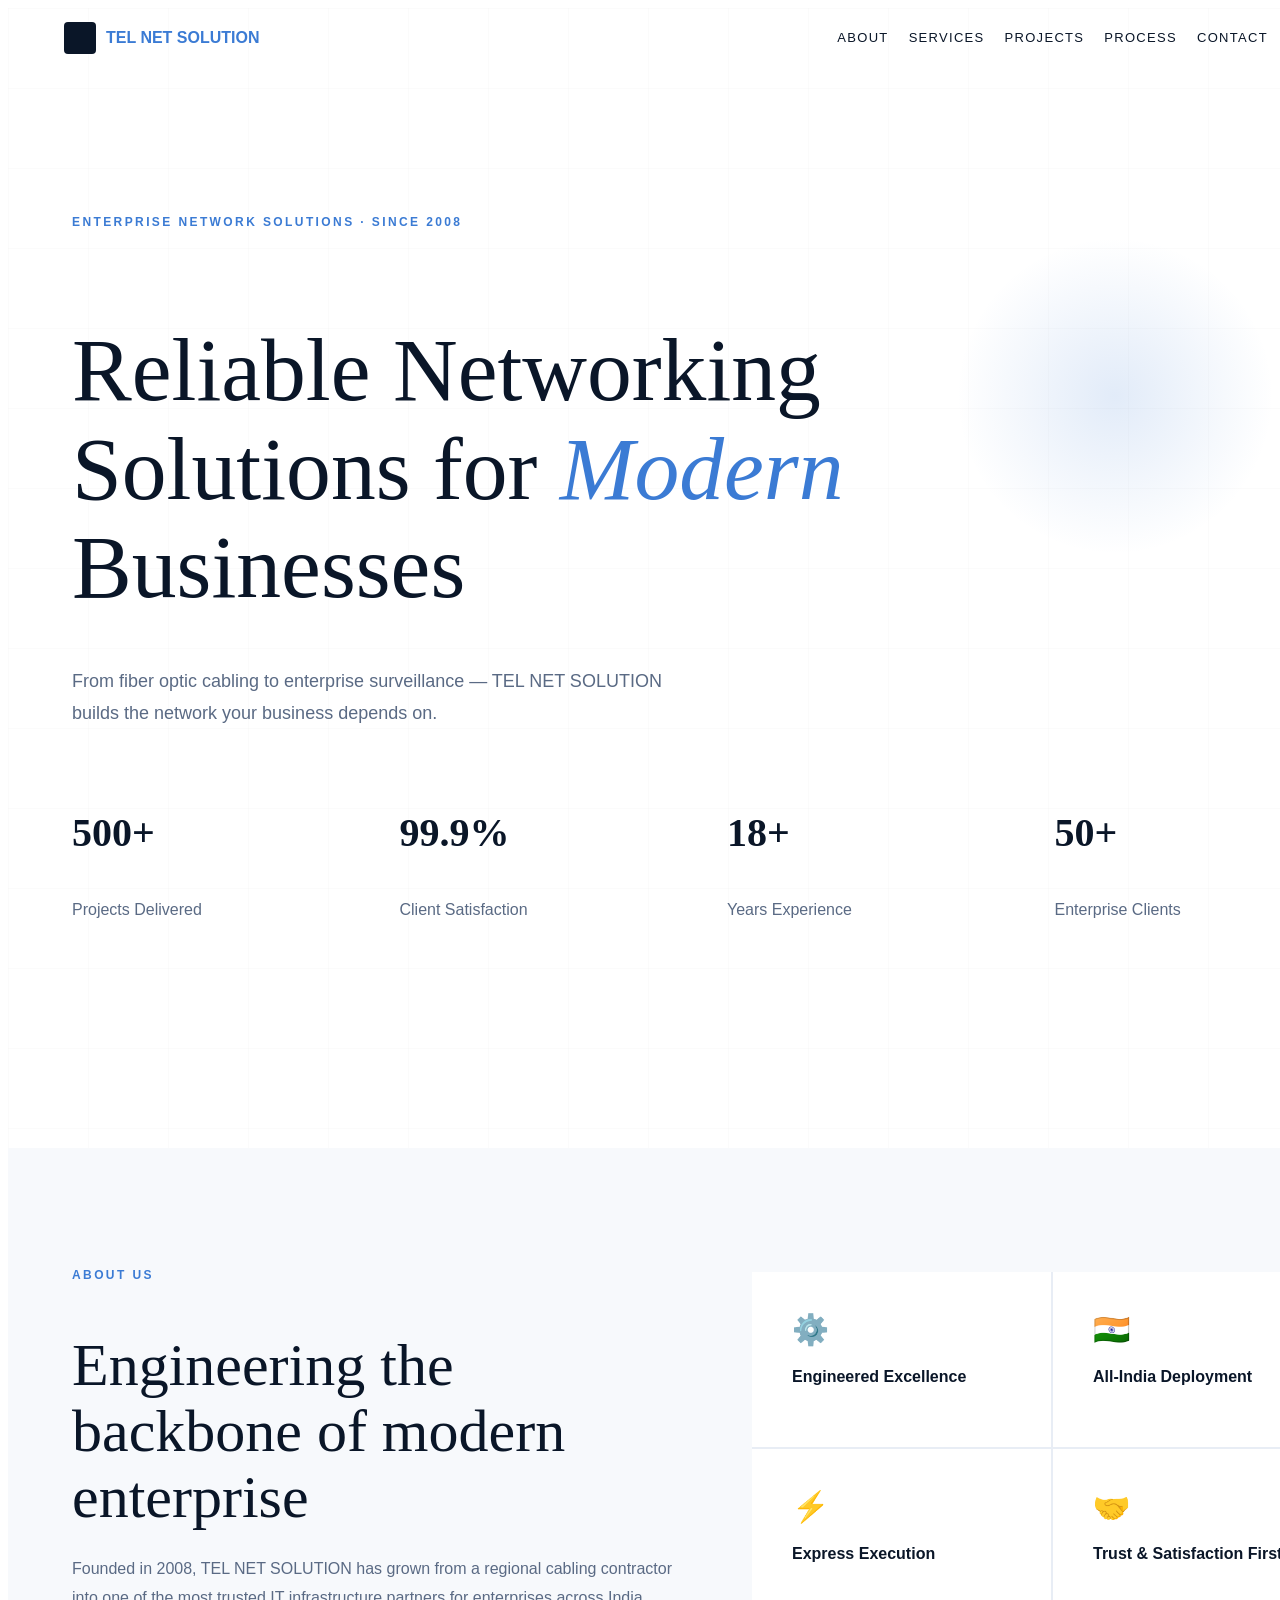
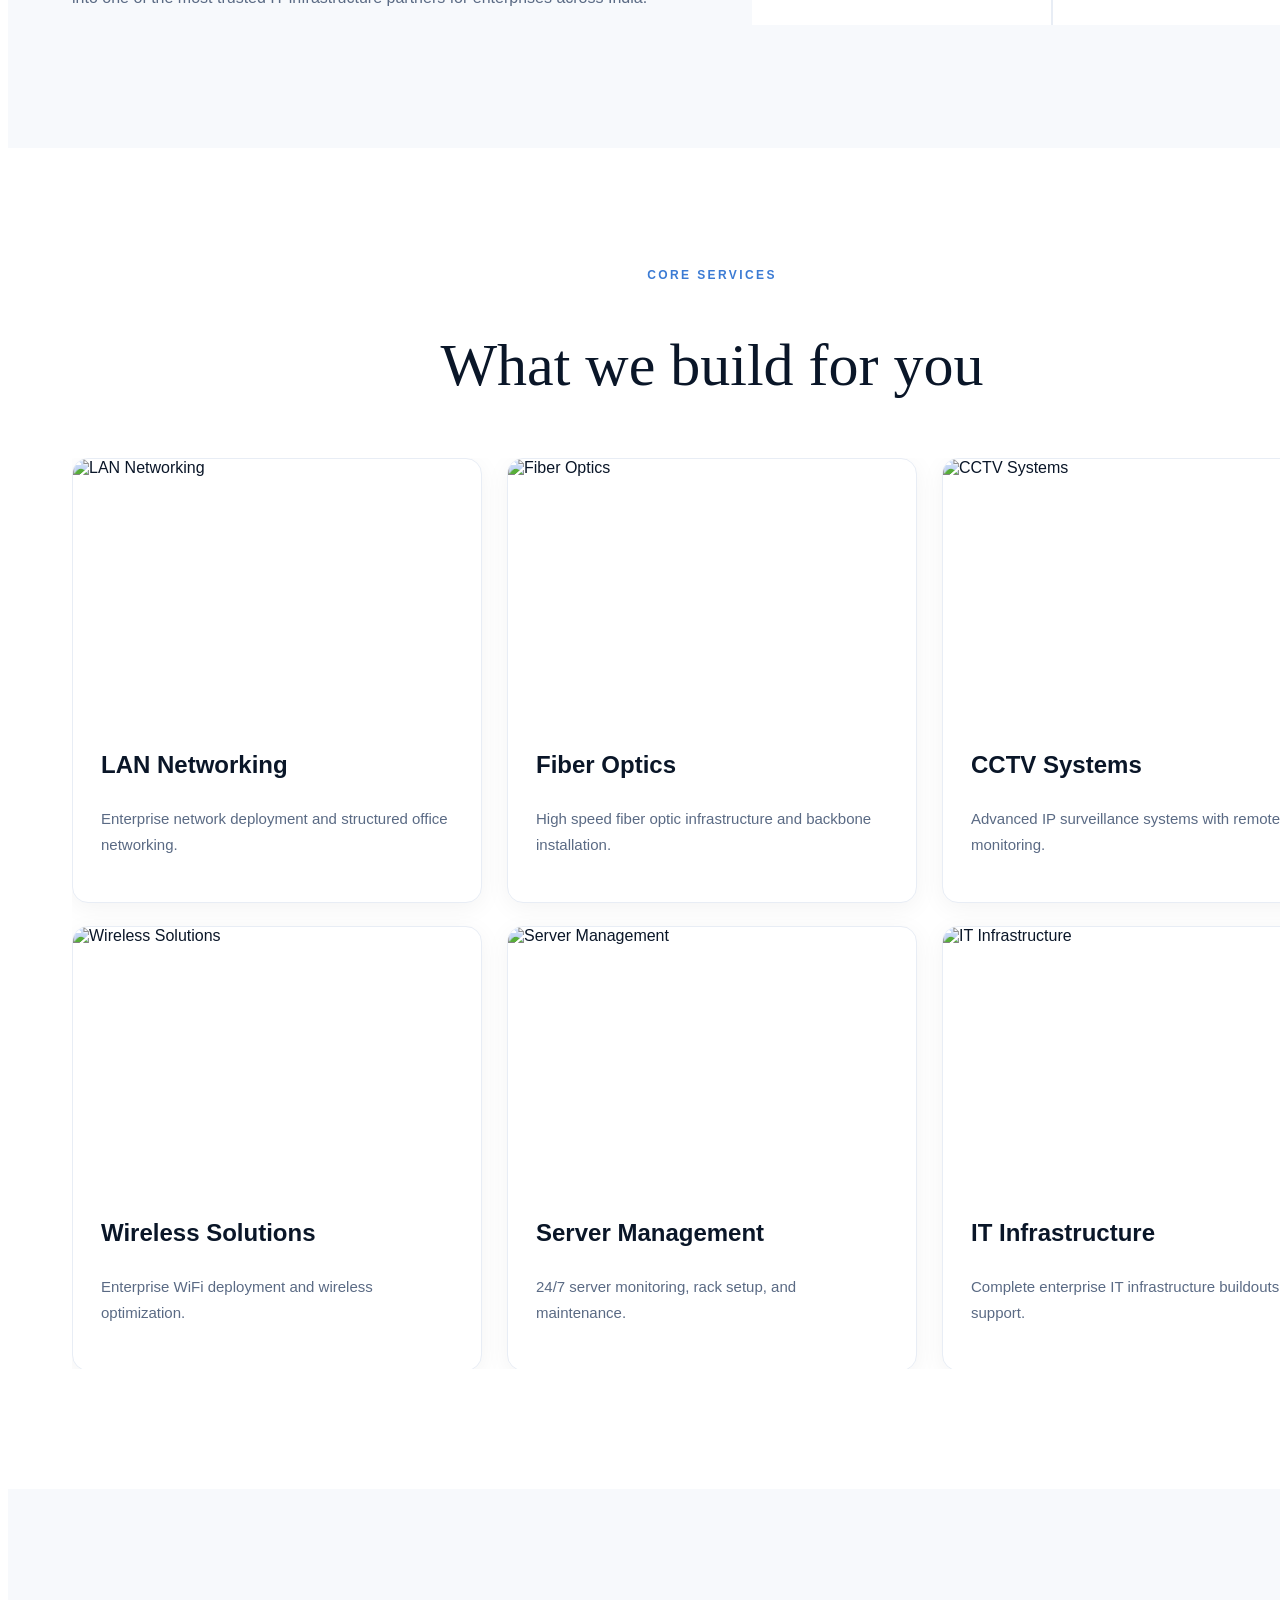
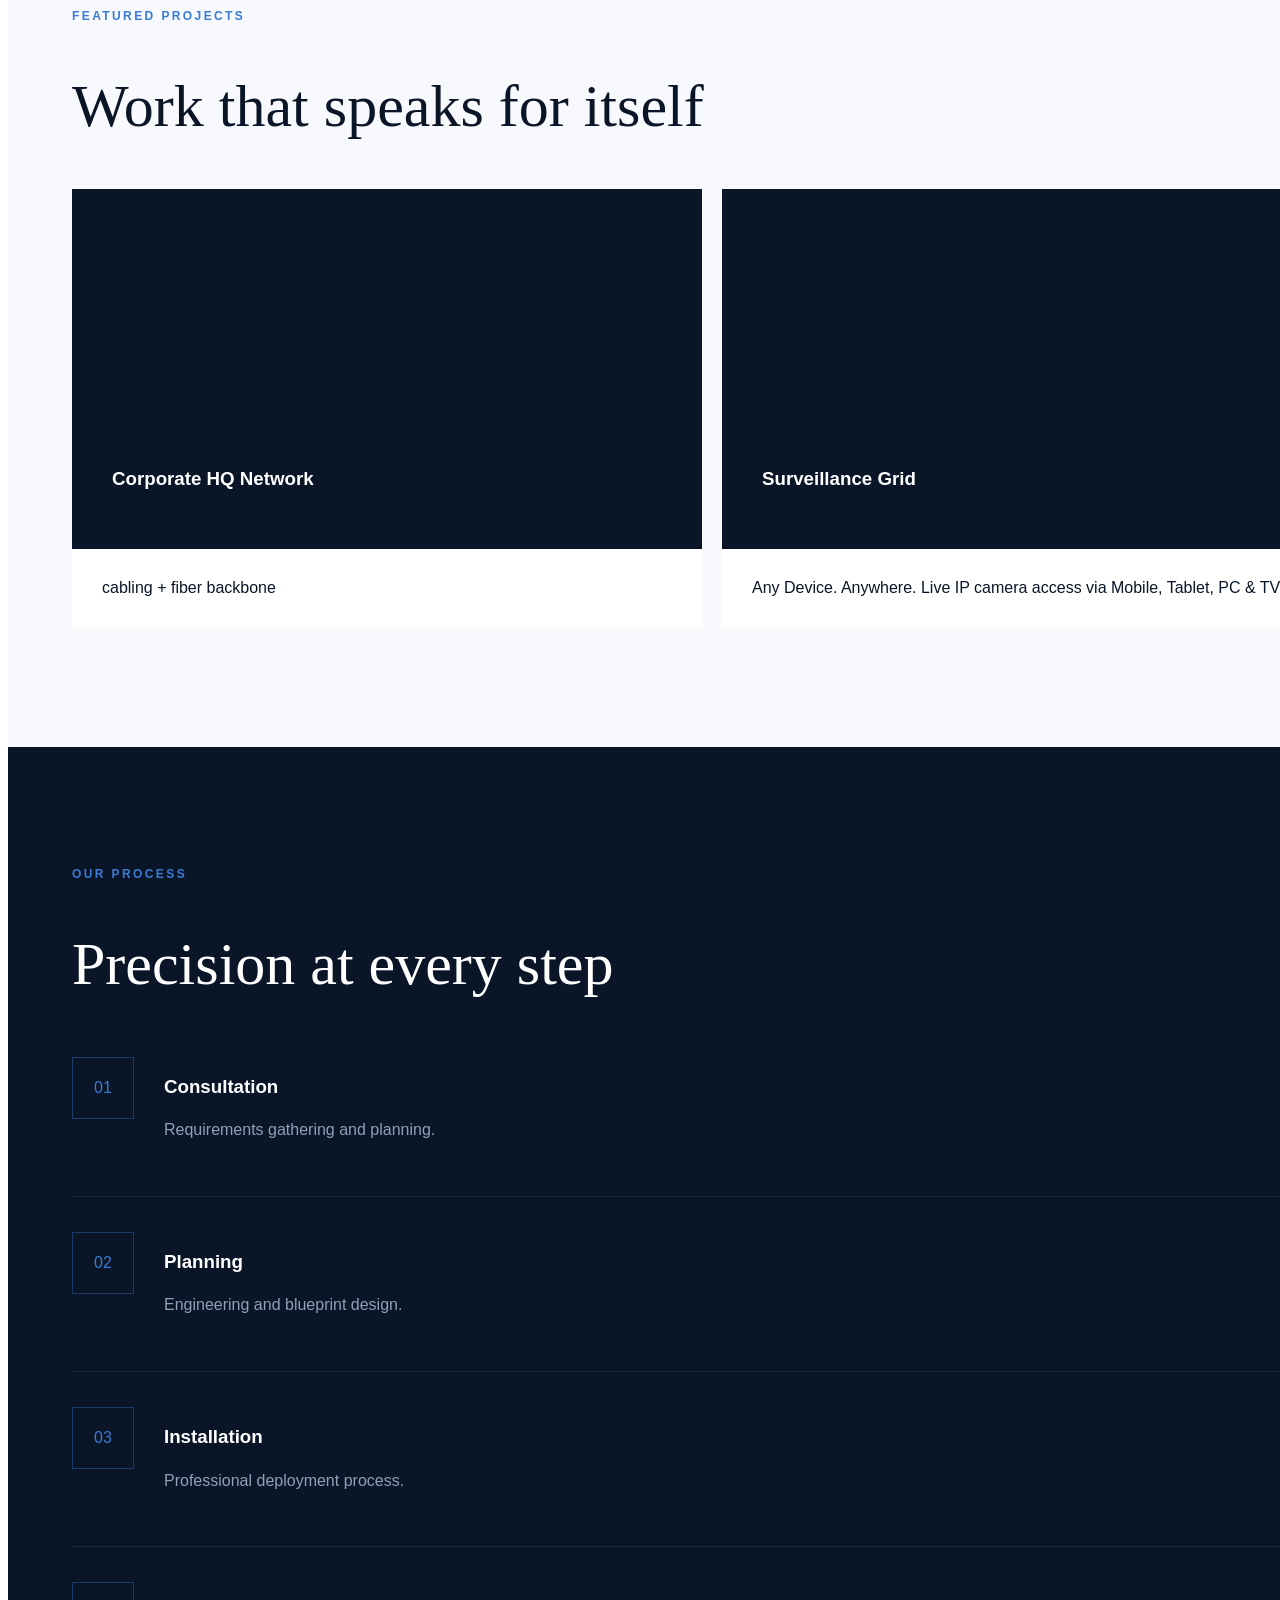
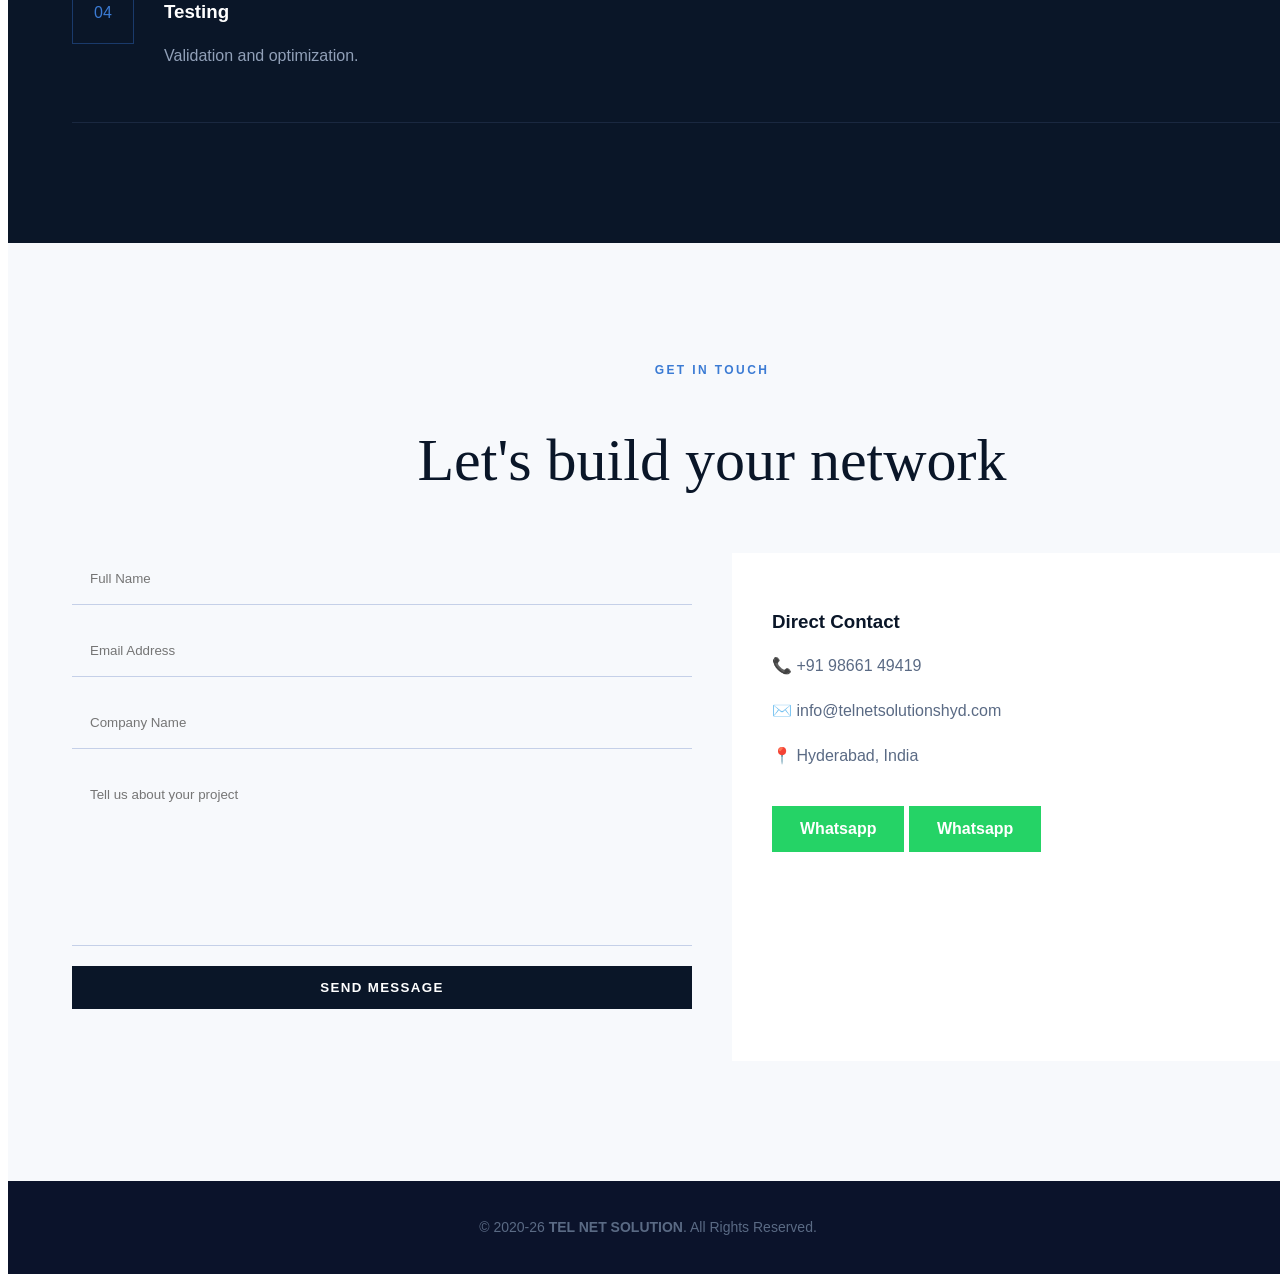
==== index.html @ 40f031ad "Update index.html" ====
<!DOCTYPE html>
<html lang="en">
<head>
<meta charset="UTF-8">
<meta name="viewport" content="width=device-width, initial-scale=1.0">
<title>Telnet Solutions | Enterprise Networking</title>
<link rel="preconnect" href="https://fonts.googleapis.com">
<link rel="preconnect" href="https://fonts.gstatic.com" crossorigin>
<link href="https://fonts.gstatic.com/css2?family=DM+Sans:wght@300;400;500;600;700&family=DM+Serif+Display&display=swap" rel="stylesheet">
<link rel="stylesheet" href="style.css">
</head>
<body>

<nav id="navbar">
  <div class="logo">
    <div class="logo-box"></div>
    <span class="blue">TEL NET SOLUTION</span></span>
  </div>

  <div class="desktop-nav">
    <a href="#about">About</a>
    <a href="#services">Services</a>
    <a href="#projects">Projects</a>
    <a href="#process">Process</a>
    <a href="#contact">Contact</a>
    <a href="#contact">Team...</a>
  </div>

  <button id="menuBtn">☰</button>
</nav>

<div id="mobileMenu">
  <a href="#about">About</a>
  <a href="#services">Services</a>
  <a href="#projects">Projects</a>
  <a href="#process">Process</a>
  <a href="#contact">Contact</a>
</div>

<section class="hero" id="hero">
  <div class="grid-bg"></div>
  <div class="accent"></div>

  <span class="section-label fade">Enterprise Network Solutions · Since 2008</span>

  <div class="hero-line"></div>

  <h1 class="hero-title fade">
    Reliable Networking<br>
    Solutions for <em>Modern</em><br>
    Businesses
  </h1>

  <p class="hero-text fade">
    From fiber optic cabling to enterprise surveillance — TEL NET SOLUTION builds the network your business depends on.
  </p>

  <div class="stats fade">
    <div><h3>500+</h3><p>Projects Delivered</p></div>
    <div><h3>99.9%</h3><p>Client Satisfaction</p></div>
    <div><h3>18+</h3><p>Years Experience</p></div>
    <div><h3>50+</h3><p>Enterprise Clients</p></div>
  </div>
</section>

<section class="about fade" id="about">
  <div class="two-col">
    <div>
      <span class="section-label">About Us</span>
      <h2>Engineering the backbone of modern enterprise</h2>
      <p>
      Founded in 2008, TEL NET SOLUTION has grown from a regional cabling contractor into one of the most trusted IT infrastructure partners for enterprises across India.
      </p>
    </div>

    <div class="feature-grid">
      <div class="feature-card"><span>⚙️</span><h4>Engineered Excellence</h4></div>
      <div class="feature-card"><span>🇮🇳</span><h4>All-India Deployment</h4></div>
      <div class="feature-card"><span>⚡</span><h4>Express Execution</h4></div>
      <div class="feature-card"><span>🤝</span><h4>Trust & Satisfaction First</h4></div>
    </div>
  </div>
</section>

<section class="services fade" id="services">
  <span class="section-label center">Core Services</span>
  <h2 class="center">What we build for you</h2>

  <div class="service-grid">

<div class="service-card">
  <img src="images/lan.jpg" alt="LAN Networking">
  <div class="service-content">
    <h3>LAN Networking</h3>
    <p>Enterprise network deployment and structured office networking.</p>
  </div>
</div>

<div class="service-card">
  <img src="images/fiber.jpg" alt="Fiber Optics">
  <div class="service-content">
    <h3>Fiber Optics</h3>
    <p>High speed fiber optic infrastructure and backbone installation.</p>
  </div>
</div>

<div class="service-card">
  <img src="images/cctv.jpg" alt="CCTV Systems">
  <div class="service-content">
    <h3>CCTV Systems</h3>
    <p>Advanced IP surveillance systems with remote monitoring.</p>
  </div>
</div>

<div class="service-card">
  <img src="images/wifi.jpg" alt="Wireless Solutions">
  <div class="service-content">
    <h3>Wireless Solutions</h3>
    <p>Enterprise WiFi deployment and wireless optimization.</p>
  </div>
</div>

<div class="service-card">
  <img src="images/server.jpg" alt="Server Management">
  <div class="service-content">
    <h3>Server Management</h3>
    <p>24/7 server monitoring, rack setup, and maintenance.</p>
  </div>
</div>

<div class="service-card">
  <img src="images/infrastructure.jpg" alt="IT Infrastructure">
  <div class="service-content">
    <h3>IT Infrastructure</h3>
    <p>Complete enterprise IT infrastructure buildouts and support.</p>
  </div>
</div>

  </div>
</section>


<section class="projects fade" id="projects">
  <span class="section-label">Featured Projects</span>
  <h2>Work that speaks for itself</h2>

  <div class="project-grid">
    <div class="project-card">
      <div class="project-top">
        <h3>Corporate HQ Network</h3>
      </div>
      <div class="project-bottom">cabling + fiber backbone</div>
    </div>

    <div class="project-card">
      <div class="project-top">
        <h3>Surveillance Grid</h3>
      </div>
      <div class="project-bottom">Any Device. Anywhere. Live IP camera access via Mobile, Tablet, PC & TV.</div>
    </div>
  </div>
</section>

<section class="process fade" id="process">
  <span class="section-label">Our Process</span>
  <h2>Precision at every step</h2>

  <div class="steps">
    <div class="step"><span>01</span><div><h3>Consultation</h3><p>Requirements gathering and planning.</p></div></div>
    <div class="step"><span>02</span><div><h3>Planning</h3><p>Engineering and blueprint design.</p></div></div>
    <div class="step"><span>03</span><div><h3>Installation</h3><p>Professional deployment process.</p></div></div>
    <div class="step"><span>04</span><div><h3>Testing</h3><p>Validation and optimization.</p></div></div>
  </div>
</section>

<section class="contact fade" id="contact">
  <span class="section-label center">Get in Touch</span>
  <h2 class="center">Let's build your network</h2>

  <div class="contact-grid">
    <form id="contactForm">
      <input type="text" placeholder="Full Name" required>
      <input type="email" placeholder="Email Address" required>
      <input type="text" placeholder="Company Name">
      <textarea placeholder="Tell us about your project"></textarea>
      <button class="cta-primary" type="submit">Send Message</button>
      <p id="success"></p>
    </form>

    <div class="contact-info">
      <h3>Direct Contact</h3>
      <p>📞 +91 98661 49419</p>
      <p>✉️ info@telnetsolutionshyd.com</p>
      <p>📍 Hyderabad, India</p>

      <a class="whatsapp-btn" href="https://wa.me/919908909008">Whatsapp</a>
      <a class="whatsapp-btn" href=" https://wa.me/<919866149419 ">Whatsapp</a>
    </div>
  </div>
</section>

<footer style="text-align: center; padding: 20px; background-color: #0b132b; color: #ffffff; font-size: 14px;">
    <p>&copy; 2020-26 <strong>TEL NET SOLUTION</strong>. All Rights Reserved.</p>
</footer>

<script src="script.js"></script>
</body>
</html>
---- style.css ----
@@ -0,0 +1,424 @@

*{
margin:0;
padding:0;
box-sizing:border-box;
}

html{
scroll-behavior:smooth;
}

body{
font-family:'DM Sans',sans-serif;
background:#fff;
color:#0a1628;
overflow-x:hidden;
}

section{
padding:120px 5%;
max-width:100%;
}

.section-label{
font-size:12px;
letter-spacing:.2em;
text-transform:uppercase;
color:#3b7bd4;
display:block;
margin-bottom:18px;
font-weight:700;
}

.center{
text-align:center;
}

h1,h2{
font-family:'DM Serif Display',serif;
font-weight:400;
line-height:1.1;
}

h2{
font-size:clamp(38px,5vw,60px);
margin-bottom:25px;
}

p{
line-height:1.8;
color:#5a6a84;
}

#navbar{
position:fixed;
top:0;
left:0;
width:100%;
height:75px;
display:flex;
align-items:center;
justify-content:space-between;
padding:0 5%;
z-index:1000;
transition:.4s;
}

#navbar.scrolled{
background:rgba(255,255,255,.95);
backdrop-filter:blur(20px);
border-bottom:1px solid #eee;
}

.logo{
display:flex;
align-items:center;
gap:10px;
font-weight:700;
}

.logo-box{
width:32px;
height:32px;
background:#0a1628;
border-radius:4px;
}

.blue{
color:#3b7bd4;
}

.desktop-nav{
display:flex;
gap:20px;
align-items:center;
white-space:nowrap;
}

.desktop-nav a{
text-decoration:none;
color:#0a1628;
font-size:13px;
text-transform:uppercase;
letter-spacing:.1em;
}

.cta-primary,.cta-outline{
padding:14px 28px;
cursor:pointer;
font-weight:700;
letter-spacing:.1em;
text-transform:uppercase;
transition:.3s;
}

.cta-primary{
background:#0a1628;
color:white;
border:none;
}

.cta-primary:hover{
background:#1a3a6b;
transform:translateY(-2px);
}

.cta-outline{
background:transparent;
border:1px solid #0a1628;
}

.cta-outline:hover{
background:#0a1628;
color:white;
}

.hero{
min-height:100vh;
display:flex;
flex-direction:column;
justify-content:center;
position:relative;
overflow:hidden;
}

.grid-bg{
position:absolute;
inset:0;
background-image:linear-gradient(#0001 1px,transparent 1px),linear-gradient(90deg,#0001 1px,transparent 1px);
background-size:80px 80px;
opacity:.2;
}

.accent{
position:absolute;
right:10%;
top:20%;
width:320px;
height:320px;
border-radius:50%;
background:radial-gradient(circle,rgba(59,123,212,.15),transparent 70%);
}

.hero-title{
font-size:clamp(48px,7vw,96px);
margin-bottom:30px;
position:relative;
z-index:2;
}

.hero-title em{
color:#3b7bd4;
font-style:italic;
}

.hero-text{
max-width:600px;
font-size:18px;
margin-bottom:40px;
}

.hero-buttons{
display:flex;
gap:20px;
margin-bottom:70px;
flex-wrap:wrap;
}

.stats{
display:grid;
grid-template-columns:repeat(4,1fr);
gap:30px;
}

.stats h3{
font-size:40px;
font-family:'DM Serif Display',serif;
}

.two-col{
display:grid;
grid-template-columns:1fr 1fr;
gap:80px;
align-items:center;
}

.about{
background:#f7f9fc;
}

.feature-grid{
display:grid;
grid-template-columns:1fr 1fr;
gap:2px;
background:#e8edf5;
}

.feature-card{
background:white;
padding:40px;
}

.feature-card span{
font-size:30px;
display:block;
margin-bottom:10px;
}

.service-grid{
display:grid;
grid-template-columns:repeat(3,1fr);
gap:25px;
margin-top:60px;
}

.service-card{
background:white;
border-radius:16px;
overflow:hidden;
border:1px solid #e8edf5;
transition:.35s;
box-shadow:0 5px 25px rgba(0,0,0,.05);
}

.service-card:hover{
transform:translateY(-8px);
box-shadow:0 20px 60px rgba(0,0,0,.12);
}

.service-card img{
width:100%;
height:240px;
object-fit:cover;
display:block;
}

.service-card{
display:flex;
flex-direction:column;
height:100%;
}

.service-content{
flex:1;
display:flex;
flex-direction:column;
justify-content:flex-start;
}

.service-content{
padding:28px;
}

.service-content h3{
font-size:24px;
margin-bottom:12px;
color:#0a1628;
}

.service-content p{
font-size:15px;
line-height:1.7;
color:#5a6a84;
}

.projects{
background:#f7f9fc;
}

.project-grid{
display:grid;
grid-template-columns:1fr 1fr;
gap:20px;
margin-top:50px;
}

.project-card{
overflow:hidden;
transition:.4s;
background:white;
}

.project-card:hover{
transform:translateY(-6px);
}

.project-top{
height:280px;
background:#0a1628;
color:white;
padding:40px;
display:flex;
align-items:end;
}

.project-bottom{
padding:30px;
}

.process{
background:#0a1628;
color:white;
}

.process p{
color:#91a0b8;
}

.step{
display:flex;
gap:30px;
padding:35px 0;
border-bottom:1px solid #1a2840;
}

.step span{
width:60px;
height:60px;
border:1px solid #1a3a6b;
display:flex;
align-items:center;
justify-content:center;
color:#3b7bd4;
}

.contact{
background:#f7f9fc;
}

.contact-grid{
display:grid;
grid-template-columns:repeat(auto-fit,minmax(300px,1fr));
gap:40px;
margin-top:60px;
width:100%;
}

form{
display:flex;
flex-direction:column;
gap:20px;
}

input,textarea{
padding:18px;
border:none;
border-bottom:1px solid #c5d0e8;
background:transparent;
font-family:inherit;
}

textarea{
min-height:140px;
resize:none;
}

.contact-info{
background:white;
padding:40px;
}

.whatsapp-btn{
display:inline-block;
margin-top:20px;
background:#25D366;
padding:14px 28px;
color:white;
text-decoration:none;
font-weight:700;
}

footer{
background:#060d1a;
color:white;
padding:60px 8%;
text-align:center;
}

.fade{
opacity:0;
transform:translateY(30px);
transition:1s;
}

.fade.visible{
opacity:1;
transform:translateY(0);
}

#menuBtn{
display:none;
font-size:24px;
background:none;
border:none;
}

#mobileMenu{
display:none;
position:fixed;
top:75px;
left:0;
width:100%;
background:white;
padding:20px;
flex-direction:column;
gap:20px;
z-index:999;
}

#mobileMenu a{
text-decoration:none;
color:#0a1628;
}

@media(max-width:768px){

.desktop-nav{
display:none;
}

#menuBtn{
display:block;
}

.two-col,
.contact-grid,
.project-grid,
.service-grid,
.stats{
grid-template-columns:1fr;
}

.feature-grid{
grid-template-columns:1fr;
}

.hero{
padding-top:140px;
}
}

body{
overflow-x:hidden;
}

img{
max-width:100%;
height:auto;
}

.contact-grid,
.two-col,
.project-grid,
.service-grid{
overflow:hidden;
}

html,body{
overflow-x:hidden;
width:100%;
}

section{
width:100%;
overflow:hidden;
}

.hero,
.contact,
.projects,
.process,
.about{
overflow:hidden;
}

.contact-grid,
.two-col,
.project-grid,
.service-grid{
width:100%;
max-width:100%;
}

#navbar{
max-width:100vw;
overflow:hidden;
}

.hero-title{
max-width:100%;
word-break:break-word;
}

body{
position:relative;
overflow-x:hidden;
}

#navbar{
overflow:visible;
}

.desktop-nav a{
white-space:nowrap;
}

.contact-info{
word-break:break-word;
}
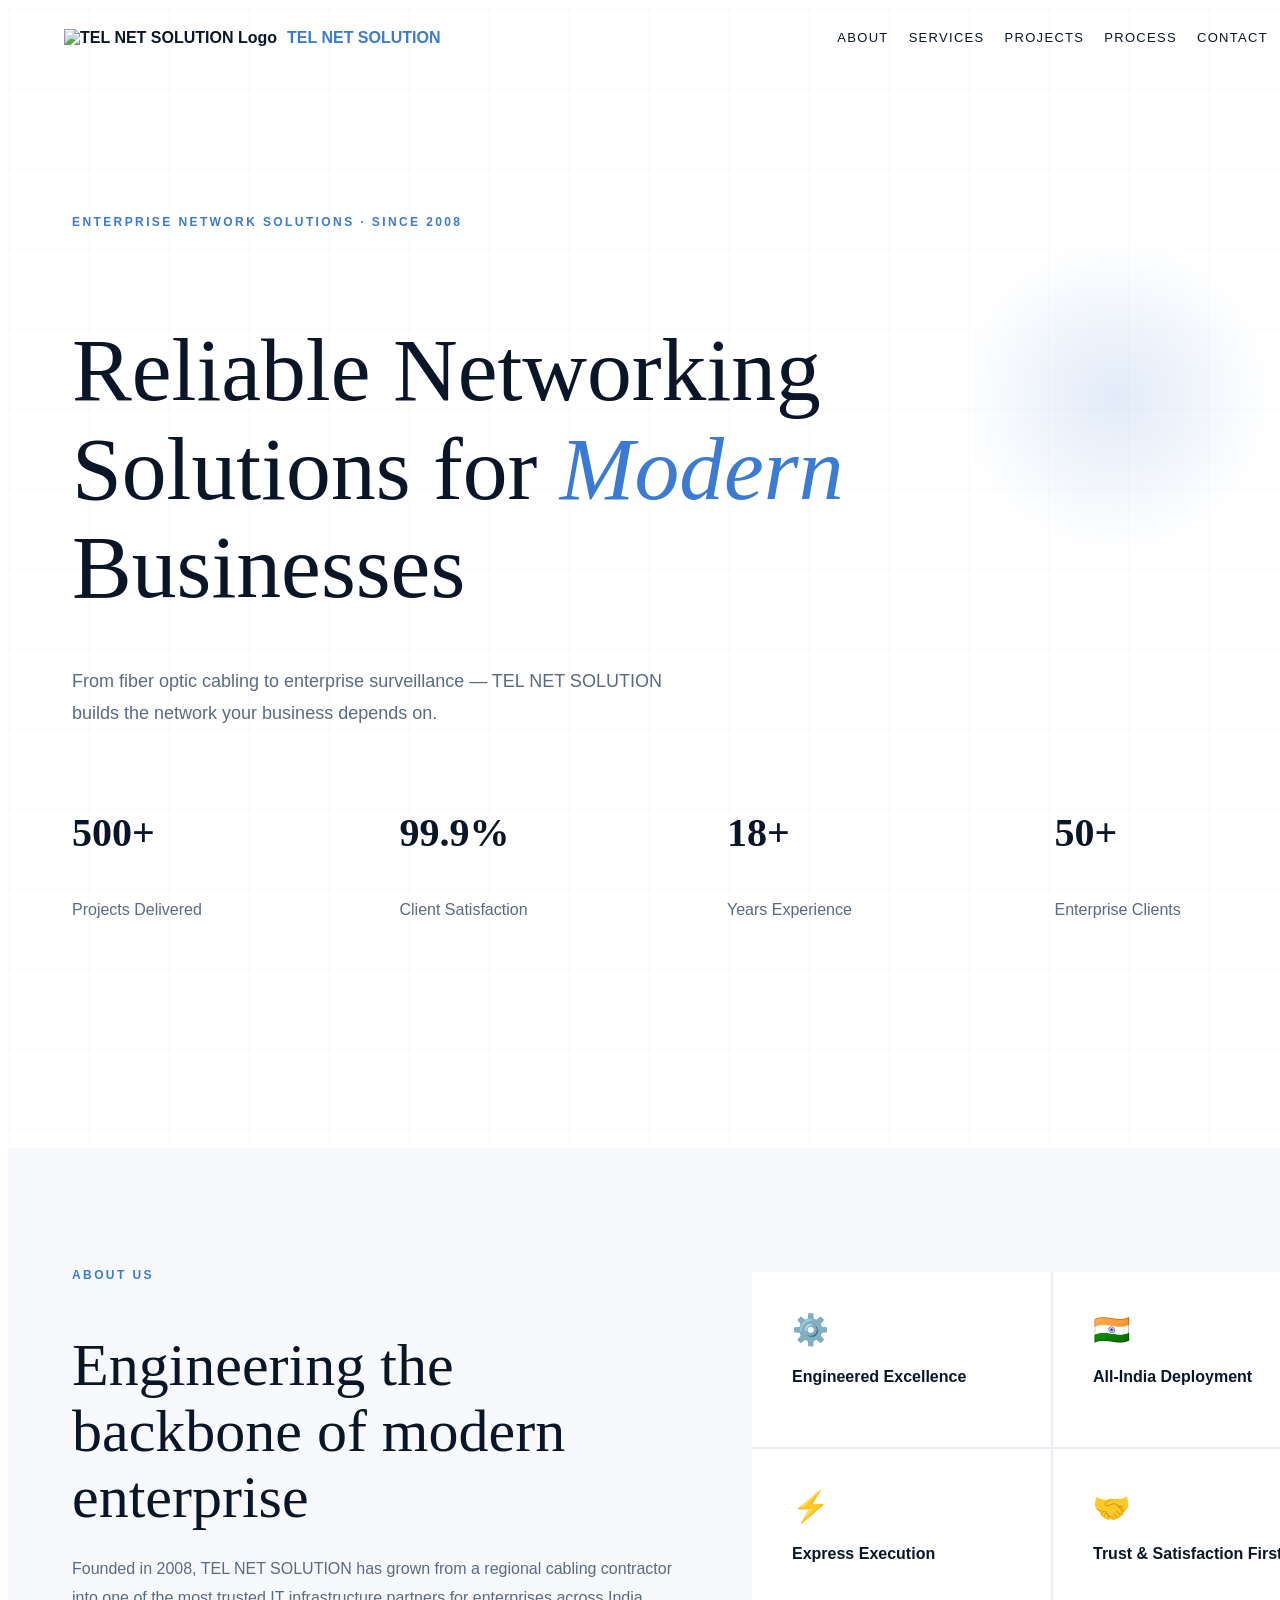
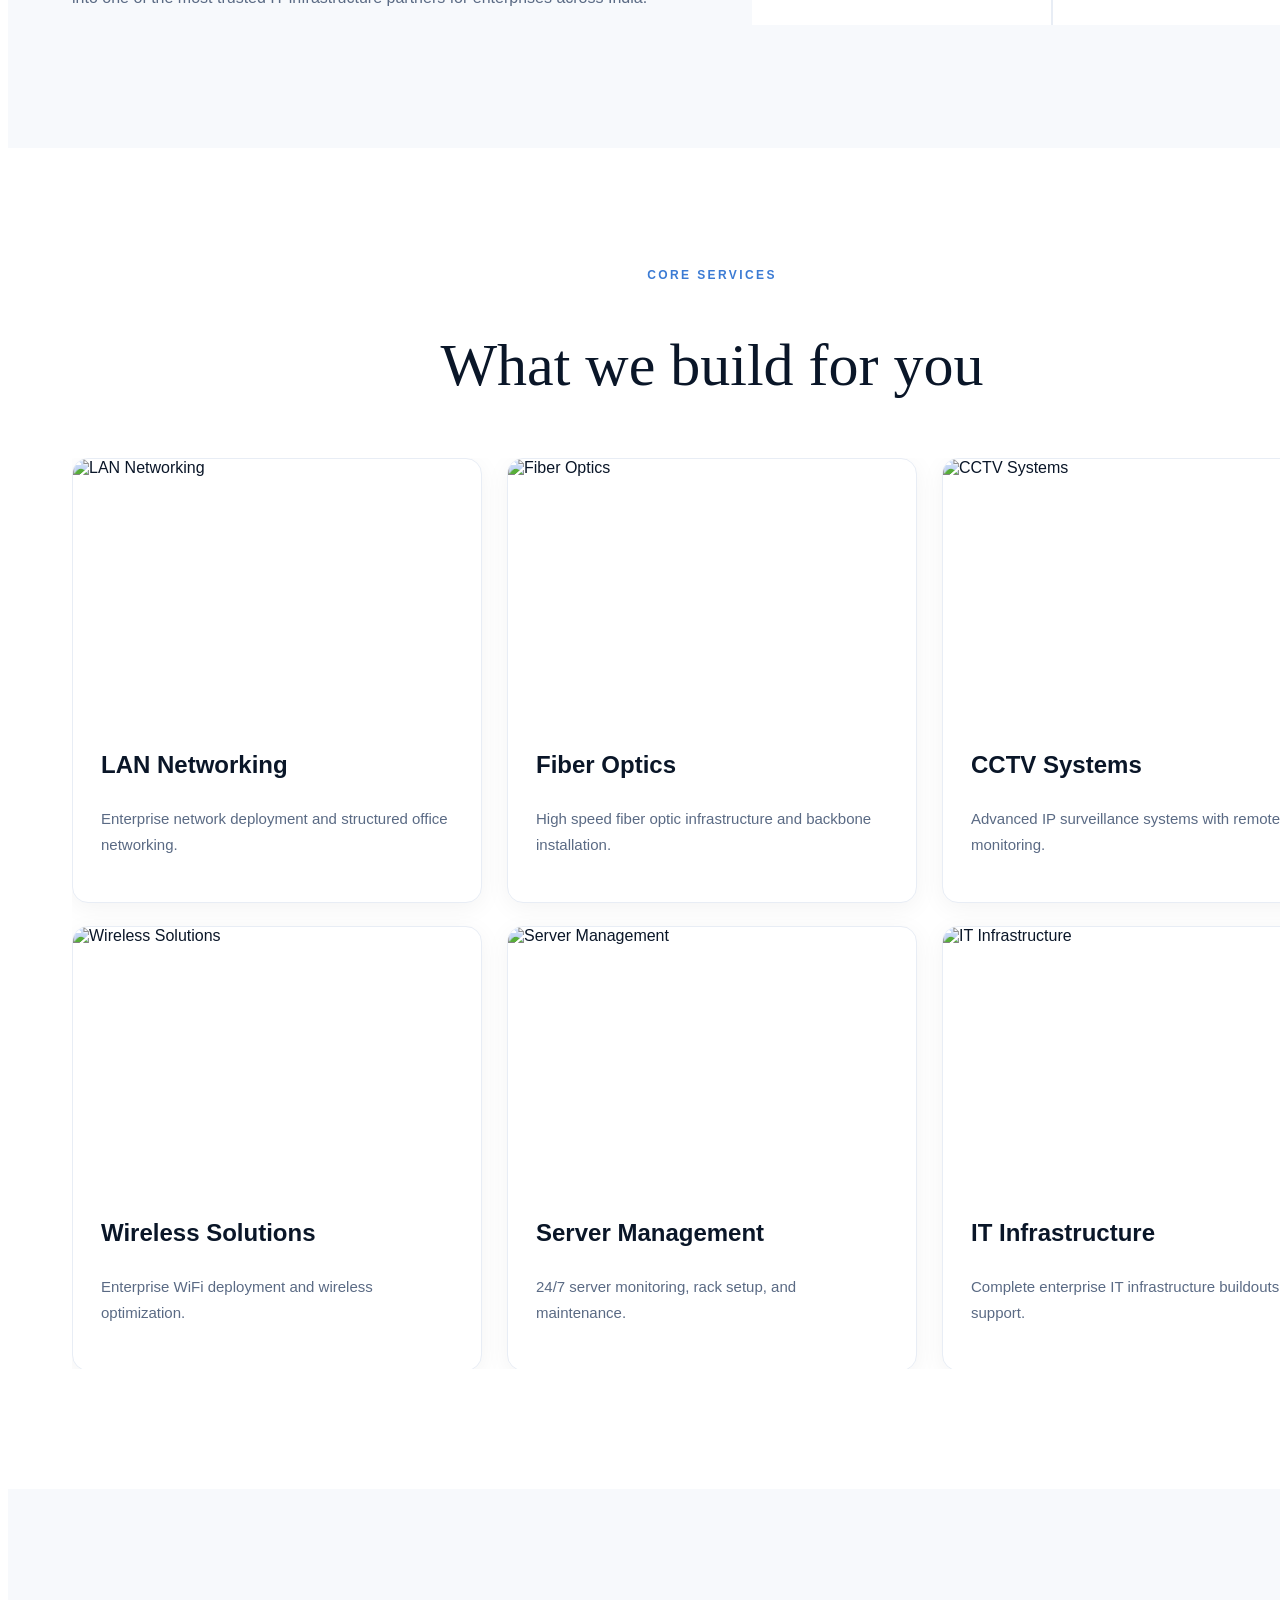
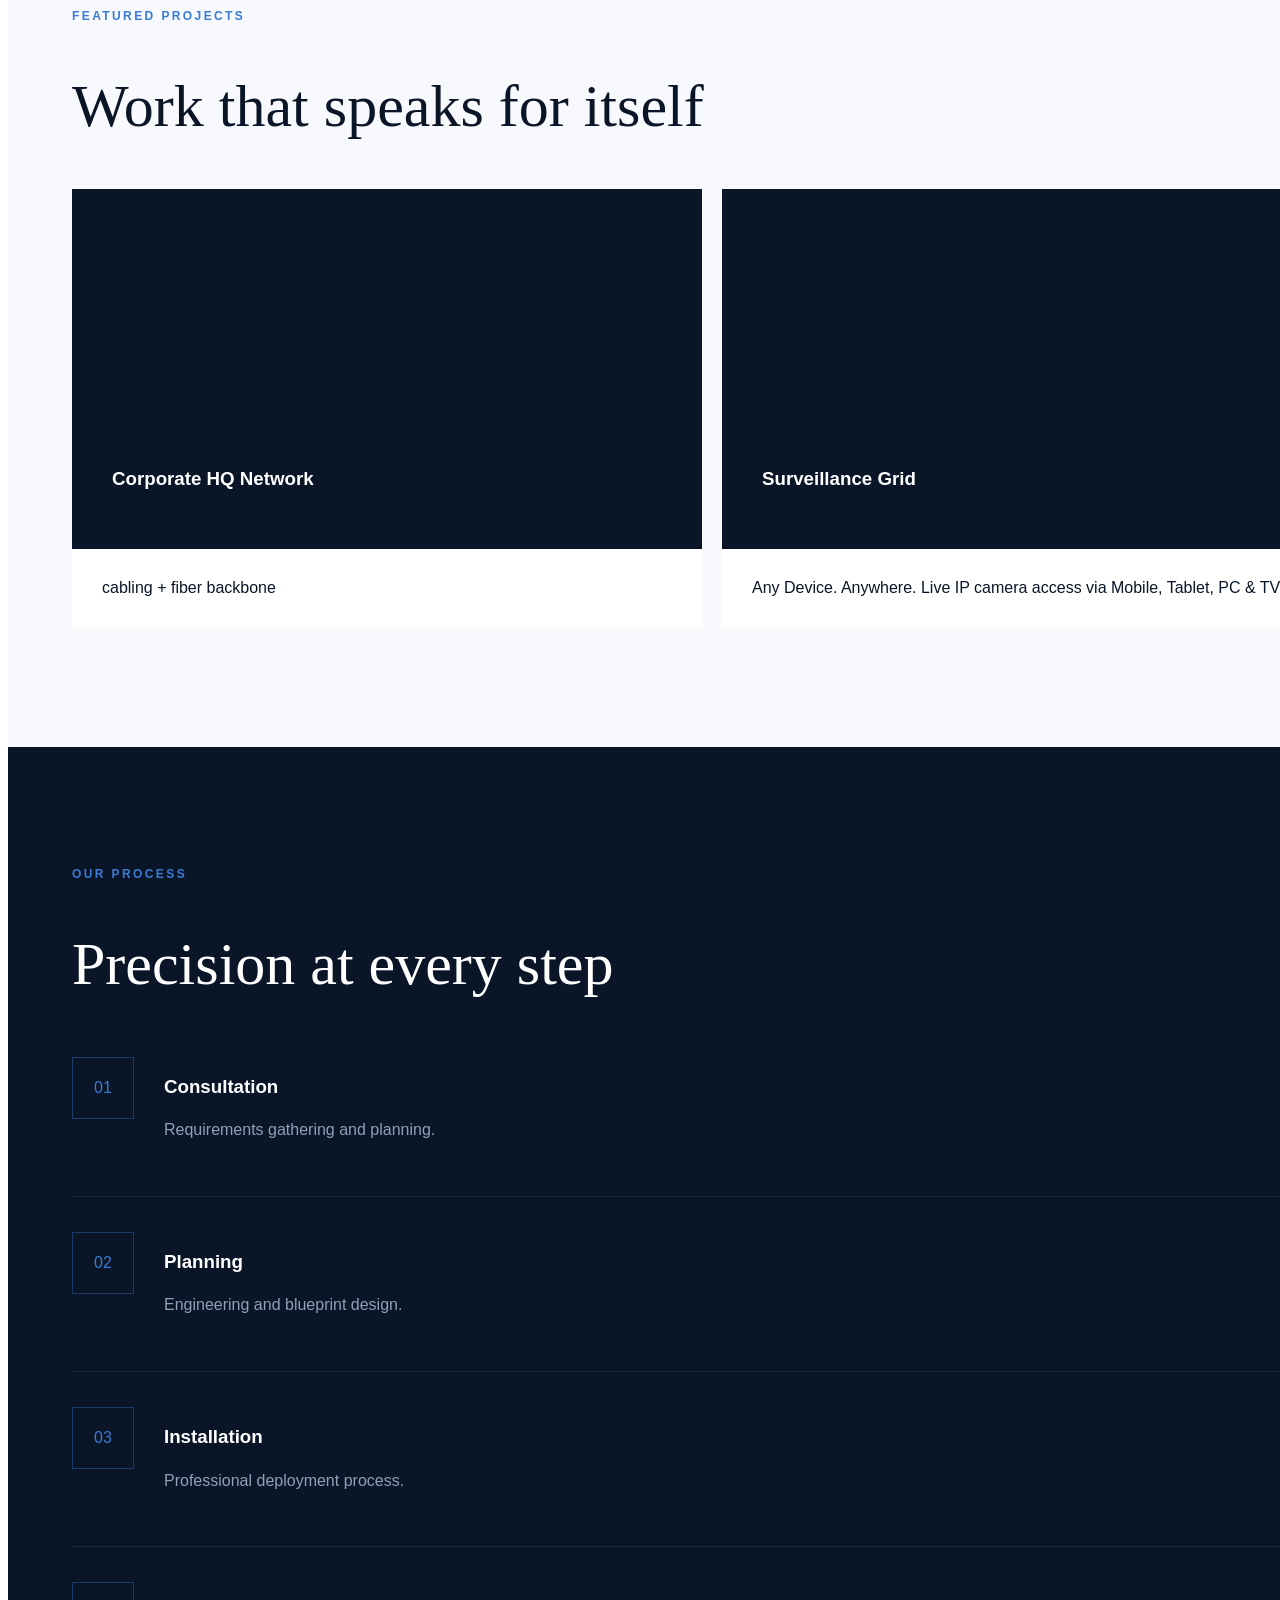
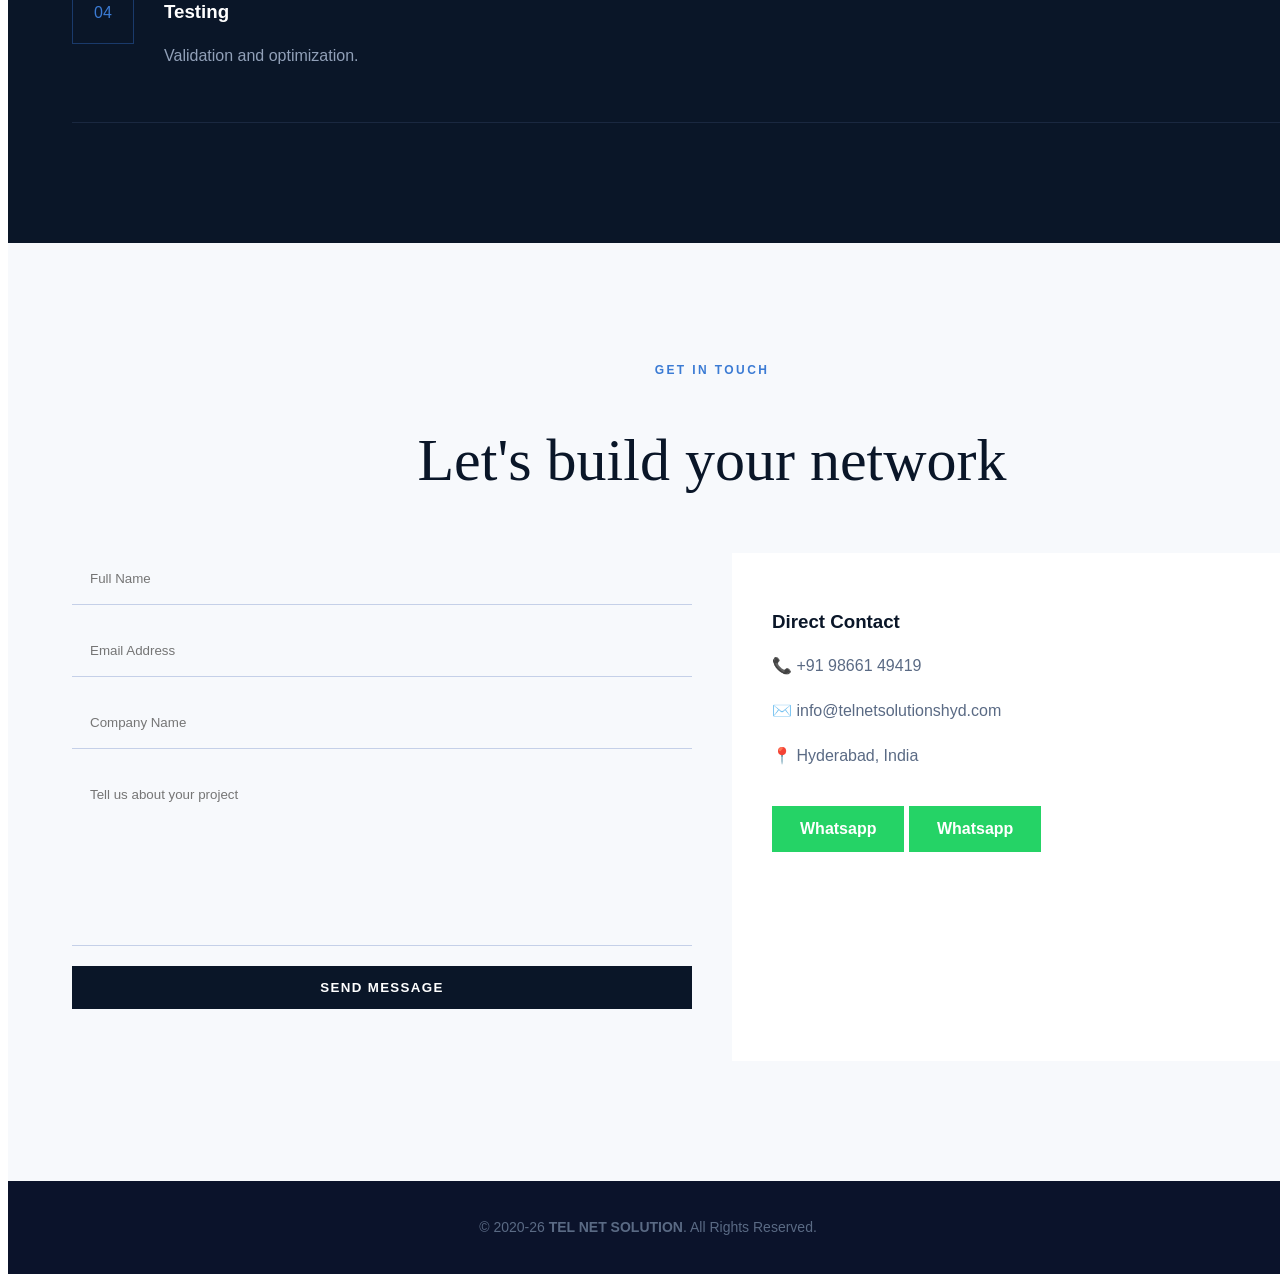
==== commit 7ac3b583: "Update index.html" ====
--- a/index.html
+++ b/index.html
@@ -13,8 +13,8 @@
 
 <nav id="navbar">
   <div class="logo">
-    <div class="logo-box"></div>
-    <span class="blue">TEL NET SOLUTION</span></span>
+    <img src="images/logo.jpeg" alt="TEL NET SOLUTION Logo" class="logo-img">
+    <span class="blue">TEL NET SOLUTION</span>
   </div>
 
   <div class="desktop-nav">
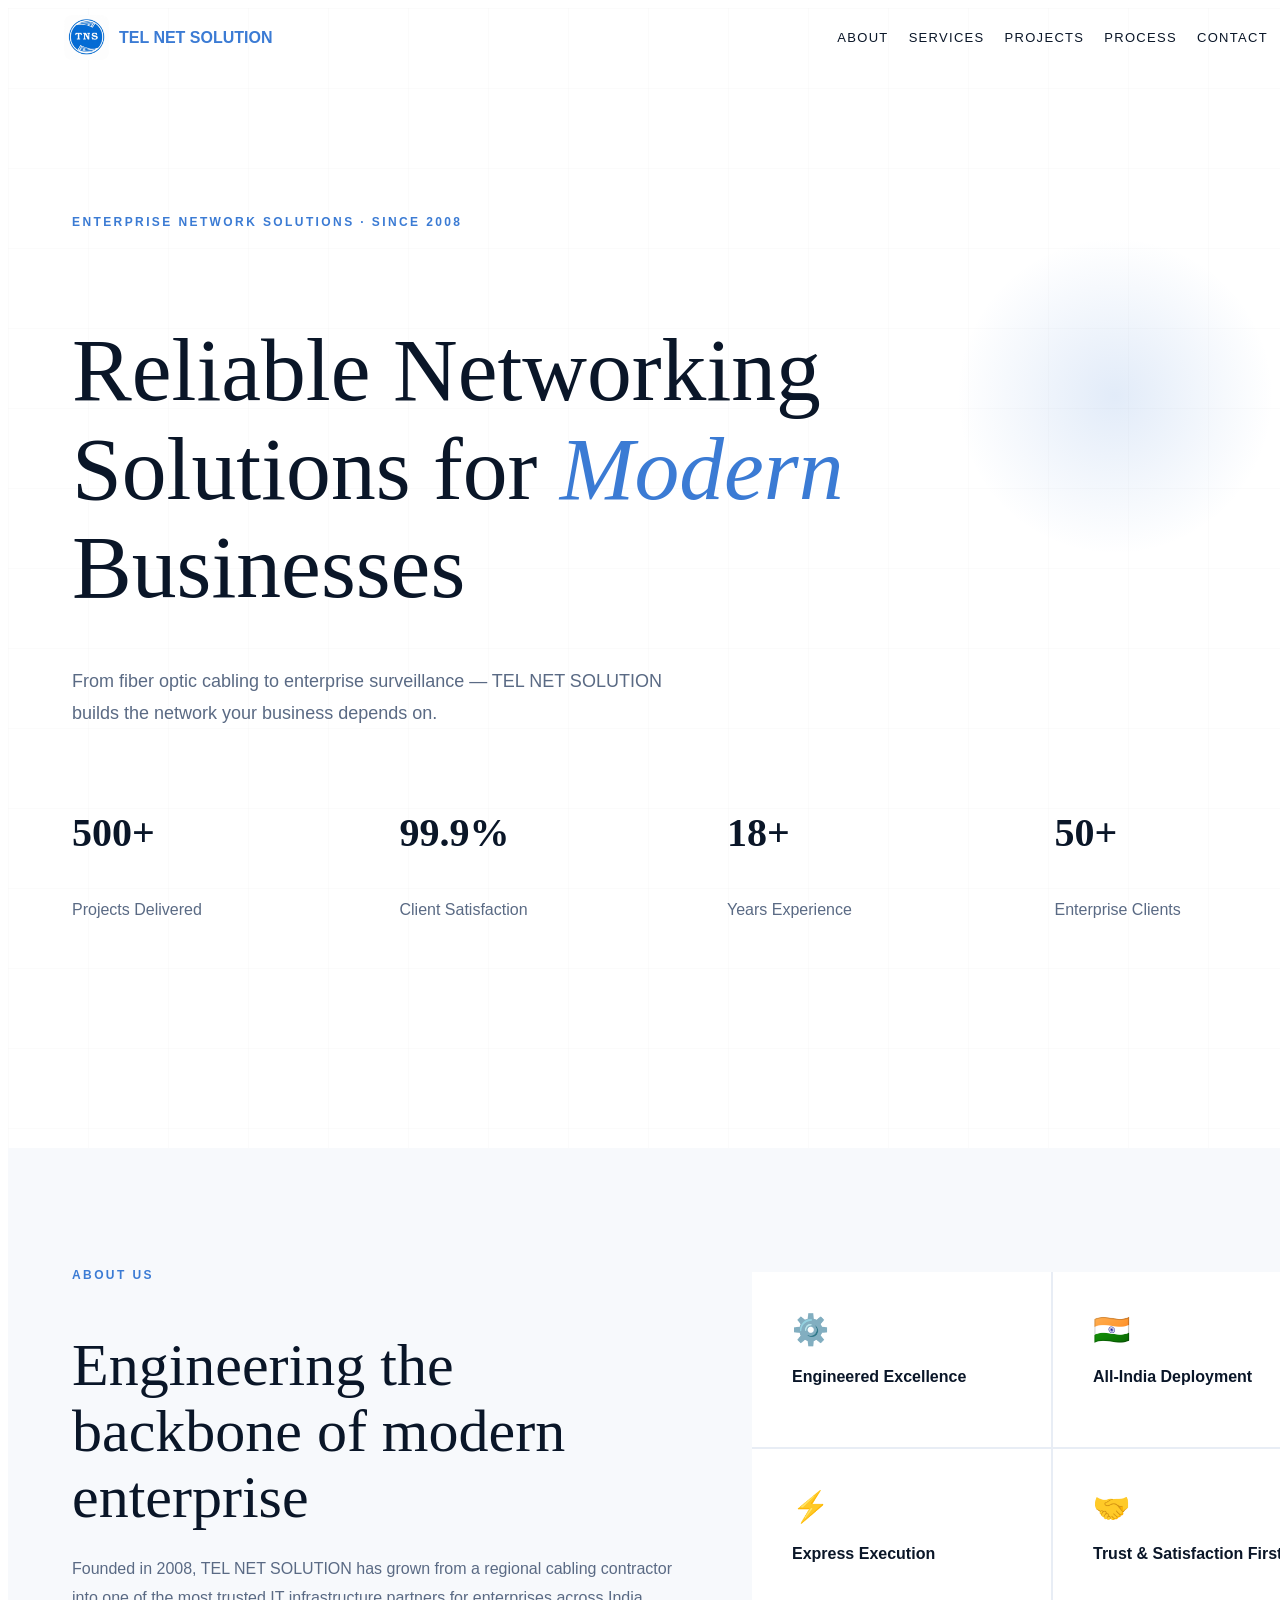
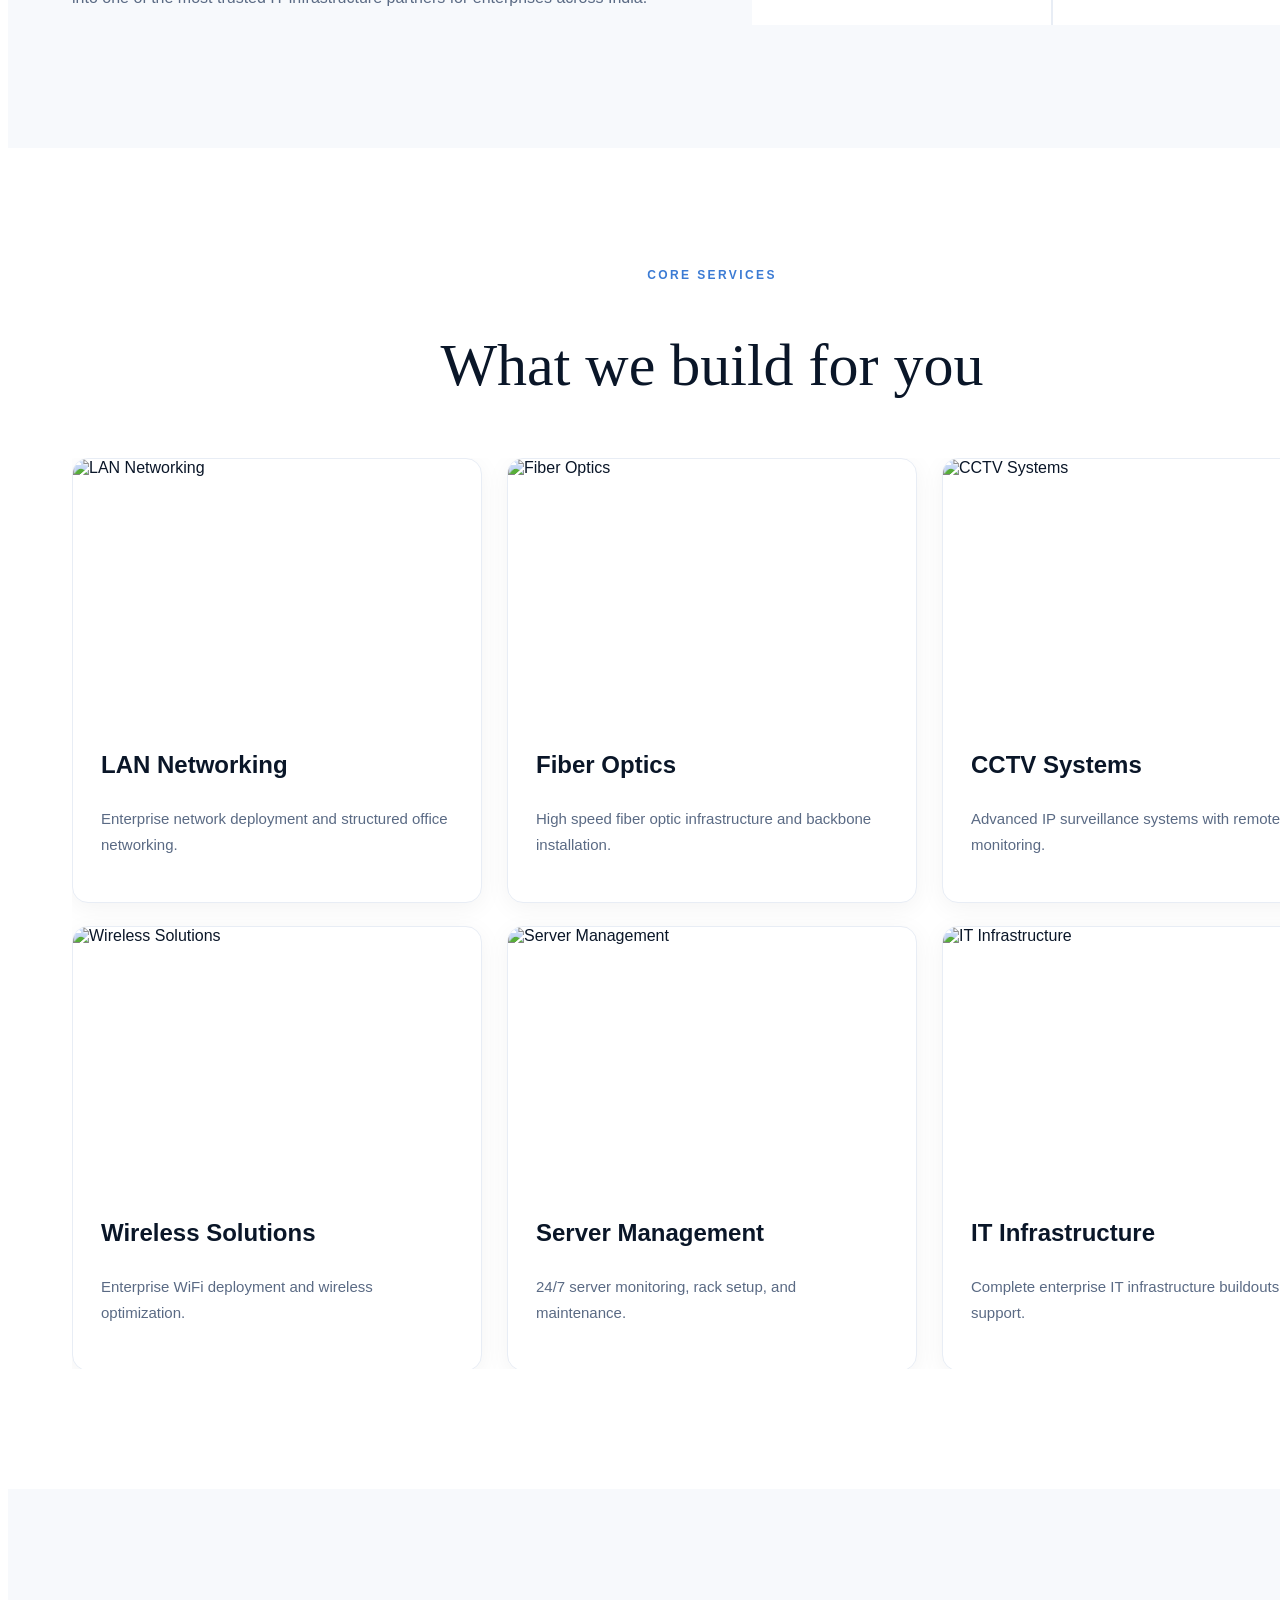
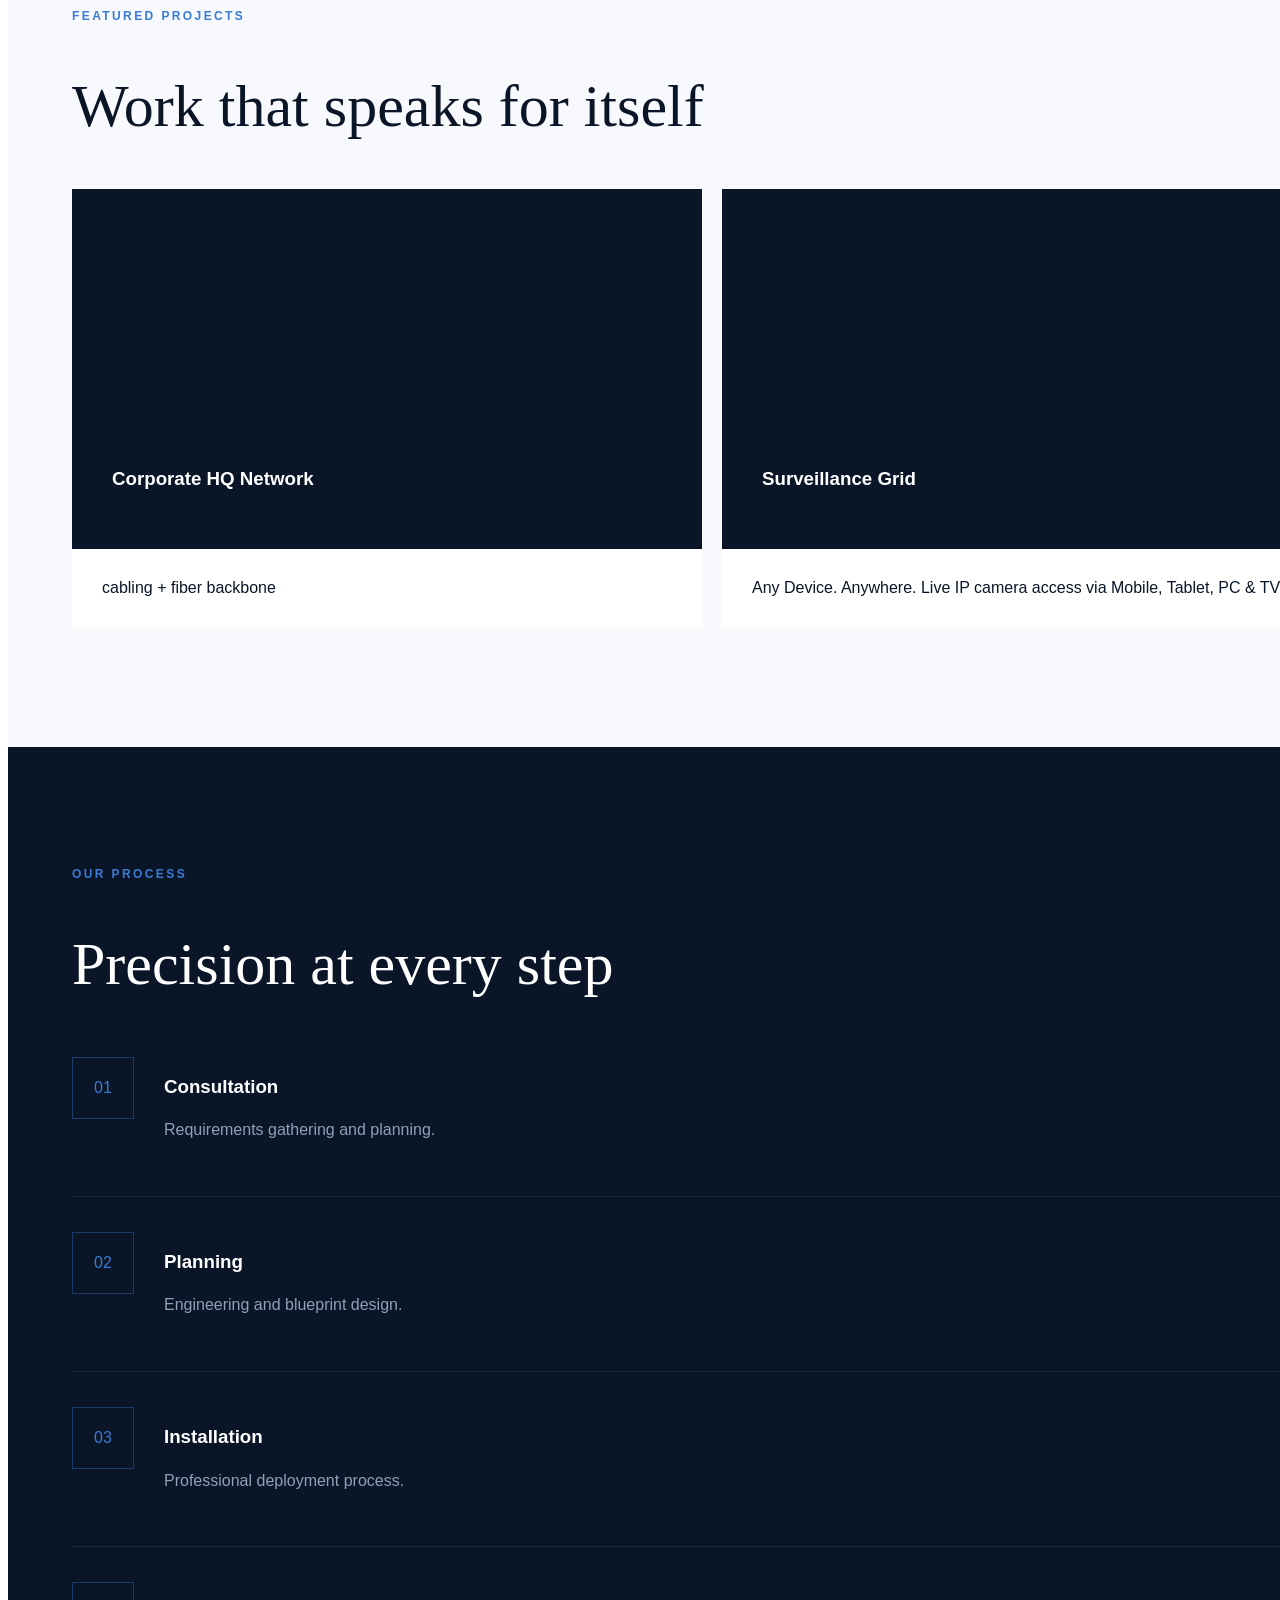
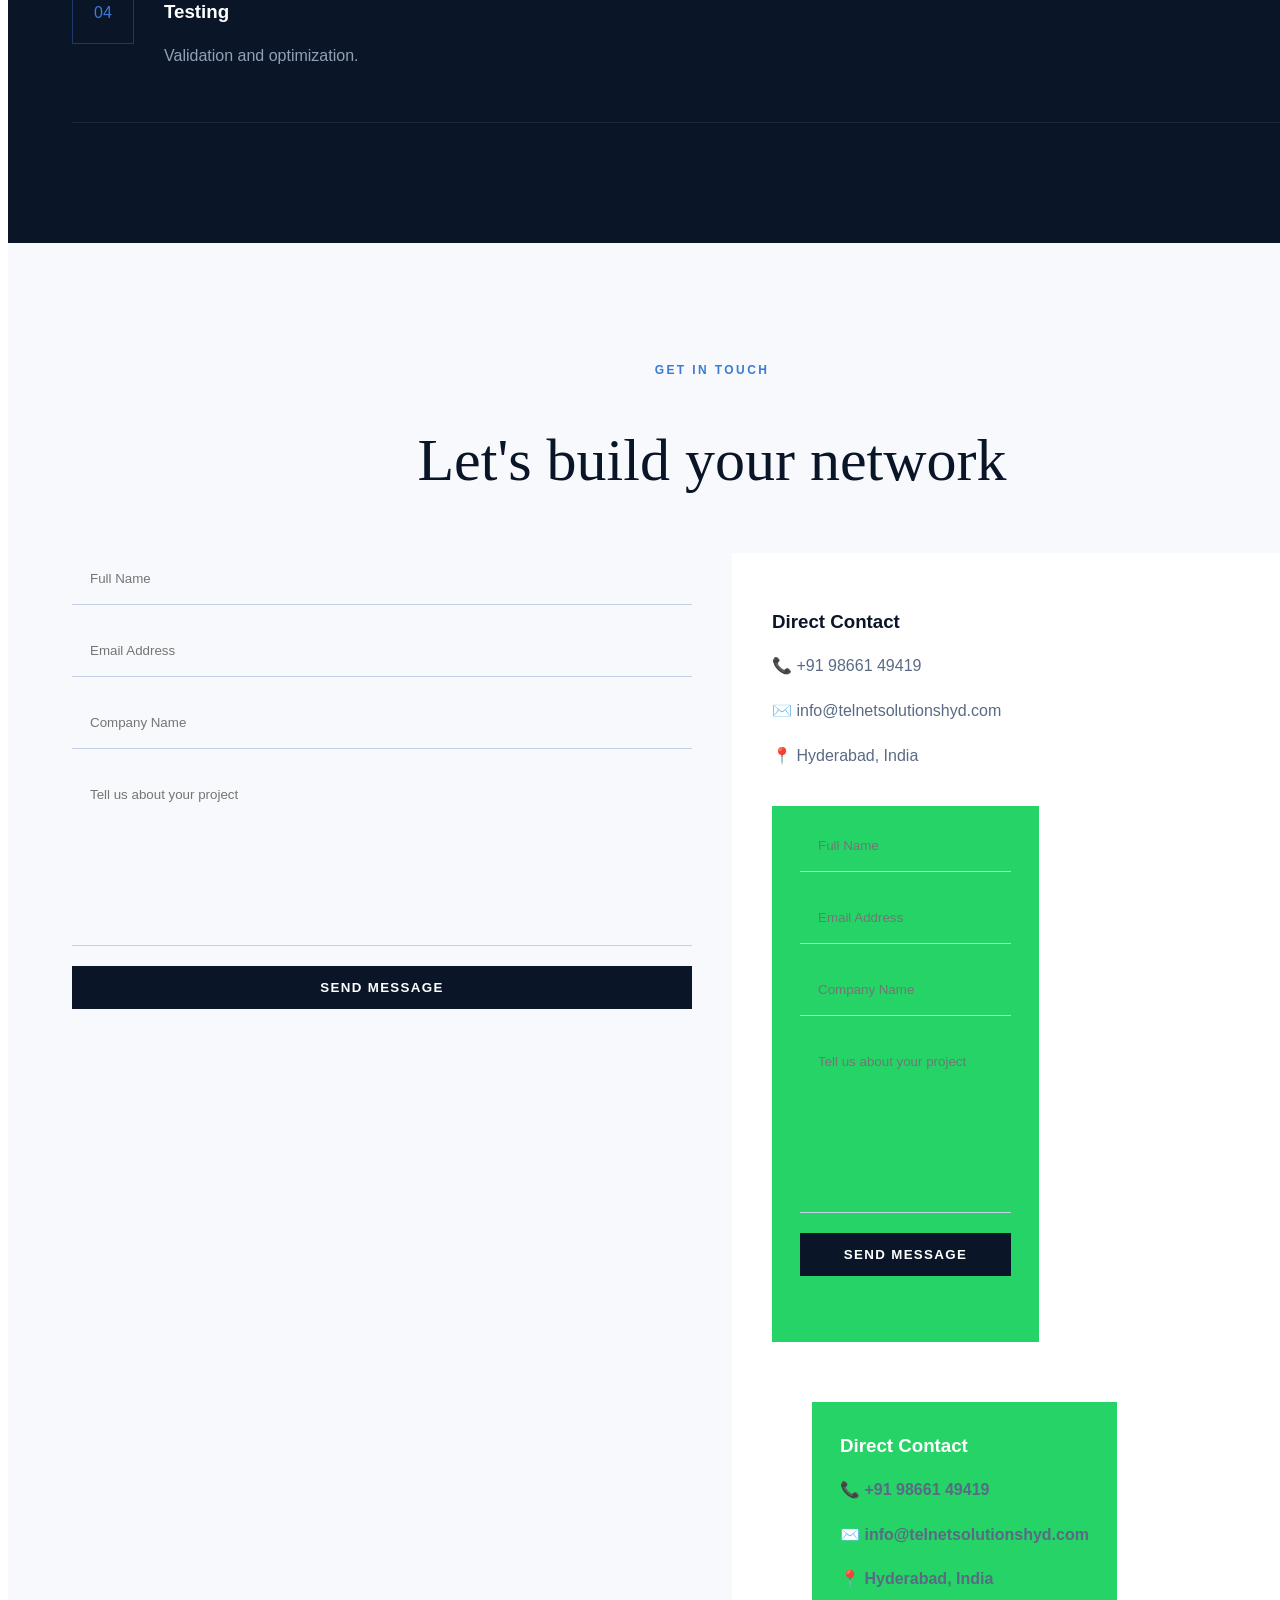
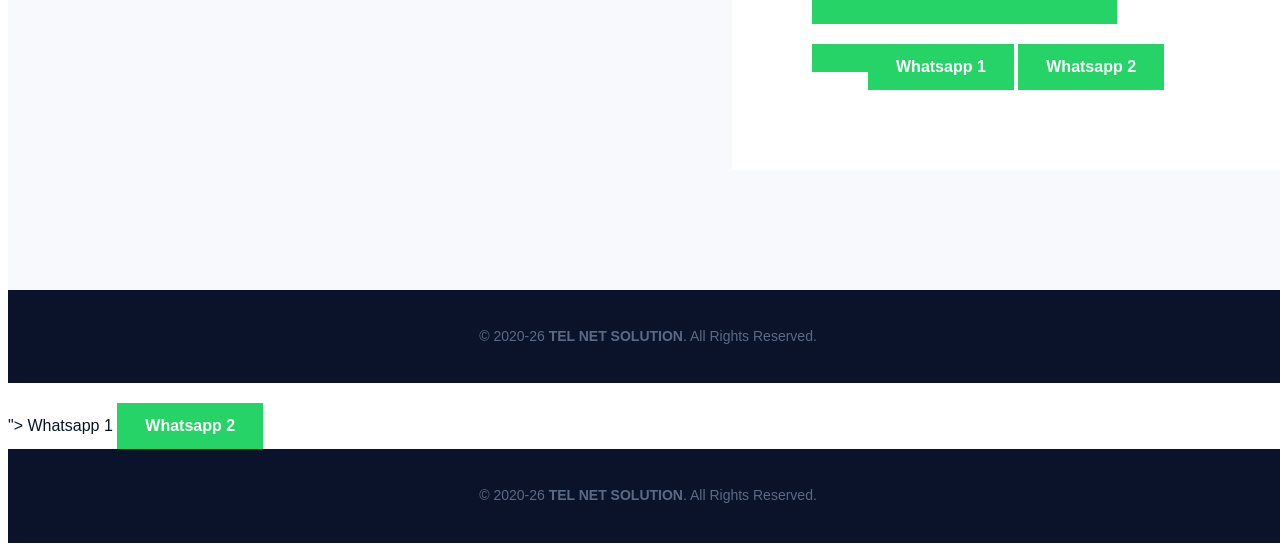
==== commit 8a554ae5: "Update index.html" ====
--- a/index.html
+++ b/index.html
@@ -193,8 +193,46 @@
       <p>✉️ info@telnetsolutionshyd.com</p>
       <p>📍 Hyderabad, India</p>
 
-      <a class="whatsapp-btn" href="https://wa.me/919908909008">Whatsapp</a>
-      <a class="whatsapp-btn" href=" https://wa.me/<919866149419 ">Whatsapp</a>
+      <div class="whatsapp-container">
+        <a class="whatsapp-btn" href="act-grid">
+    <form id="contactForm">
+      <input type="text" placeholder="Full Name" required>
+      <input type="email" placeholder="Email Address" required>
+      <input type="text" placeholder="Company Name">
+      <textarea placeholder="Tell us about your project"></textarea>
+      <button class="cta-primary" type="submit">Send Message</button>
+      <p id="success"></p>
+    </form>
+
+    <div class="contact-info">
+      <h3>Direct Contact</h3>
+      <p>📞 +91 98661 49419</p>
+      <p>✉️ info@telnetsolutionshyd.com</p>
+      <p>📍 Hyderabad, India</p>
+
+      <div class="whatsapp-container">
+        <a class="whatsapp-btn" href="https://wa.me/919908909008">
+          Whatsapp 1
+        </a>
+
+        <a class="whatsapp-btn secondary" href="https://wa.me/919866149419">
+          Whatsapp 2
+        </a>
+       </div>
+    </div>
+  </div>
+</section>
+
+<footer style="text-align: center; padding: 20px; background-color: #0b132b; color: #ffffff; font-size: 14px;">
+    <p>&copy; 2020-26 <strong>TEL NET SOLUTION</strong>. All Rights Reserved.</p>
+</footer>">
+          Whatsapp 1
+        </a>
+
+        <a class="whatsapp-btn secondary" href="https://wa.me/919866149419">
+          Whatsapp 2
+        </a>
+       </div>
     </div>
   </div>
 </section>
--- a/style.css
+++ b/style.css
@@ -79,11 +79,11 @@
 font-weight:700;
 }
 
-.logo-box{
-width:32px;
-height:32px;
-background:#0a1628;
-border-radius:4px;
+.logo-img{
+width:45px;
+height:45px;
+object-fit:cover;
+border-radius:8px;
 }
 
 .blue{
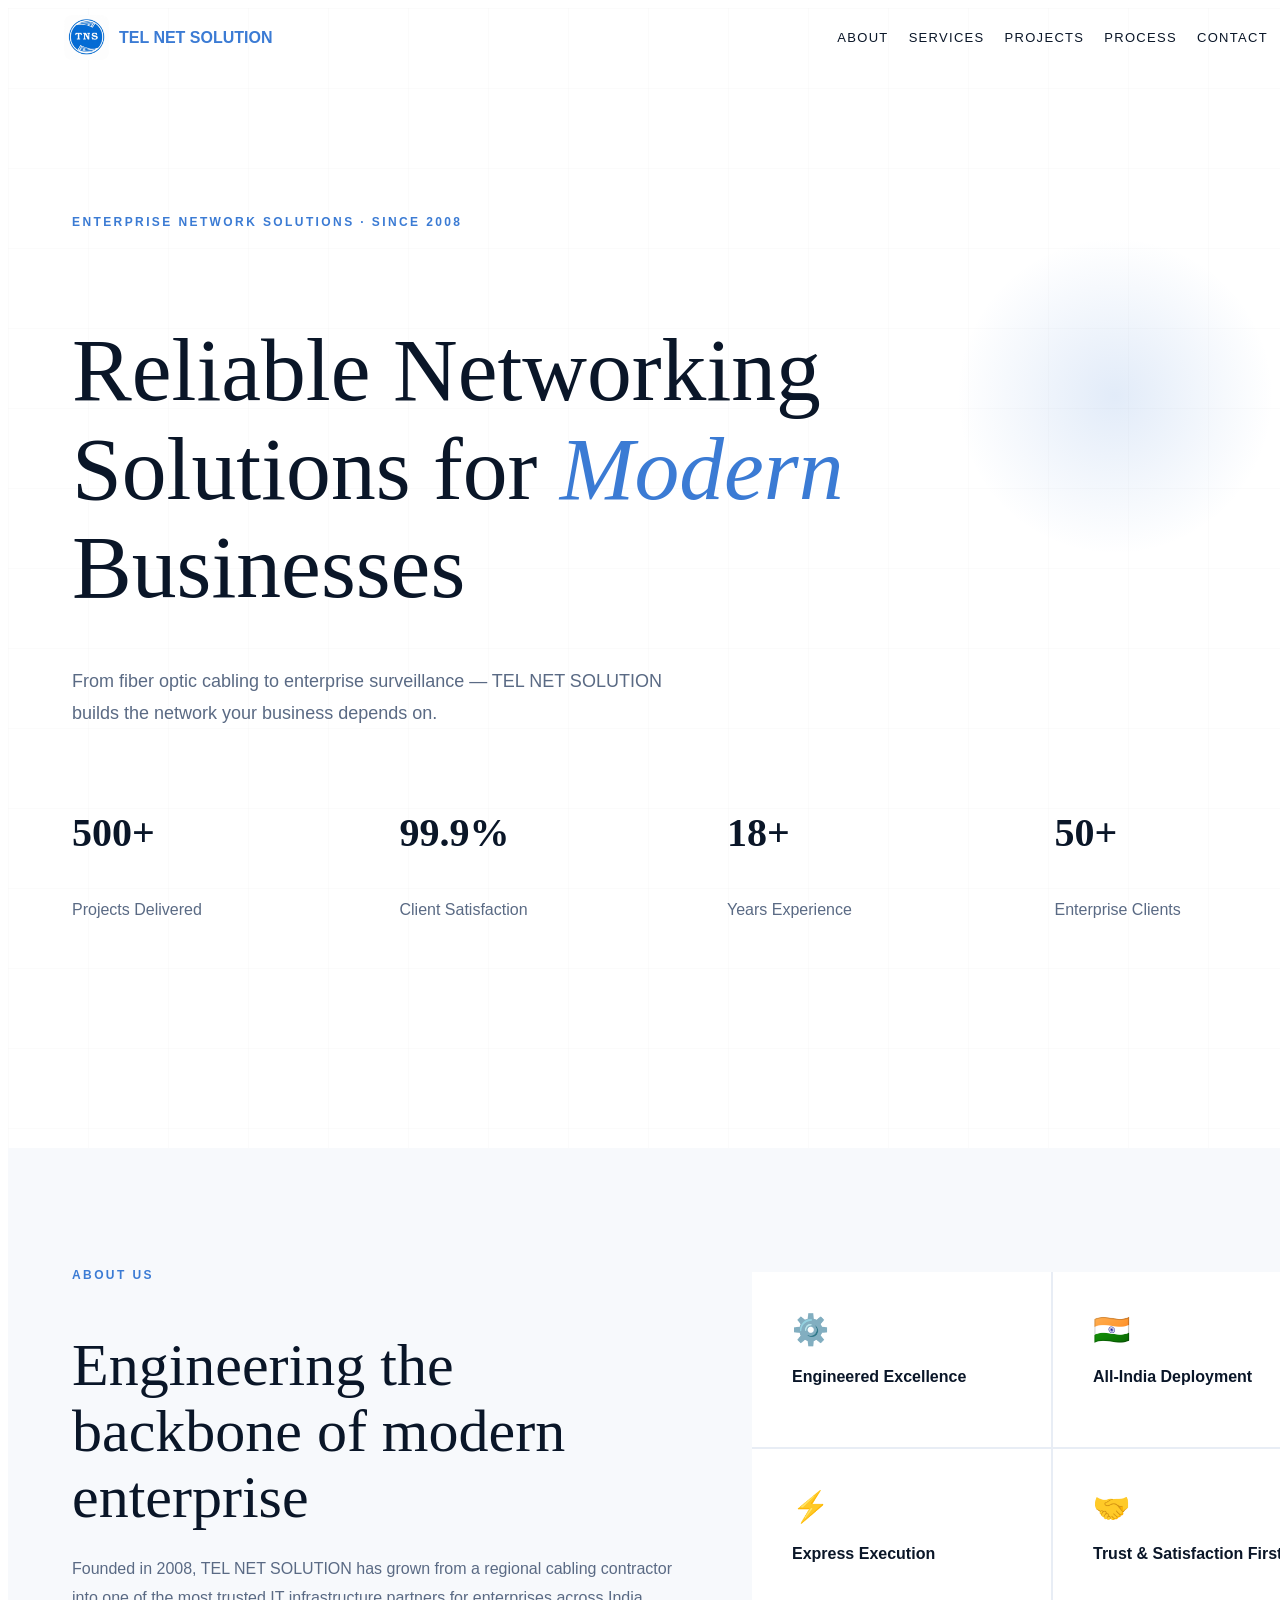
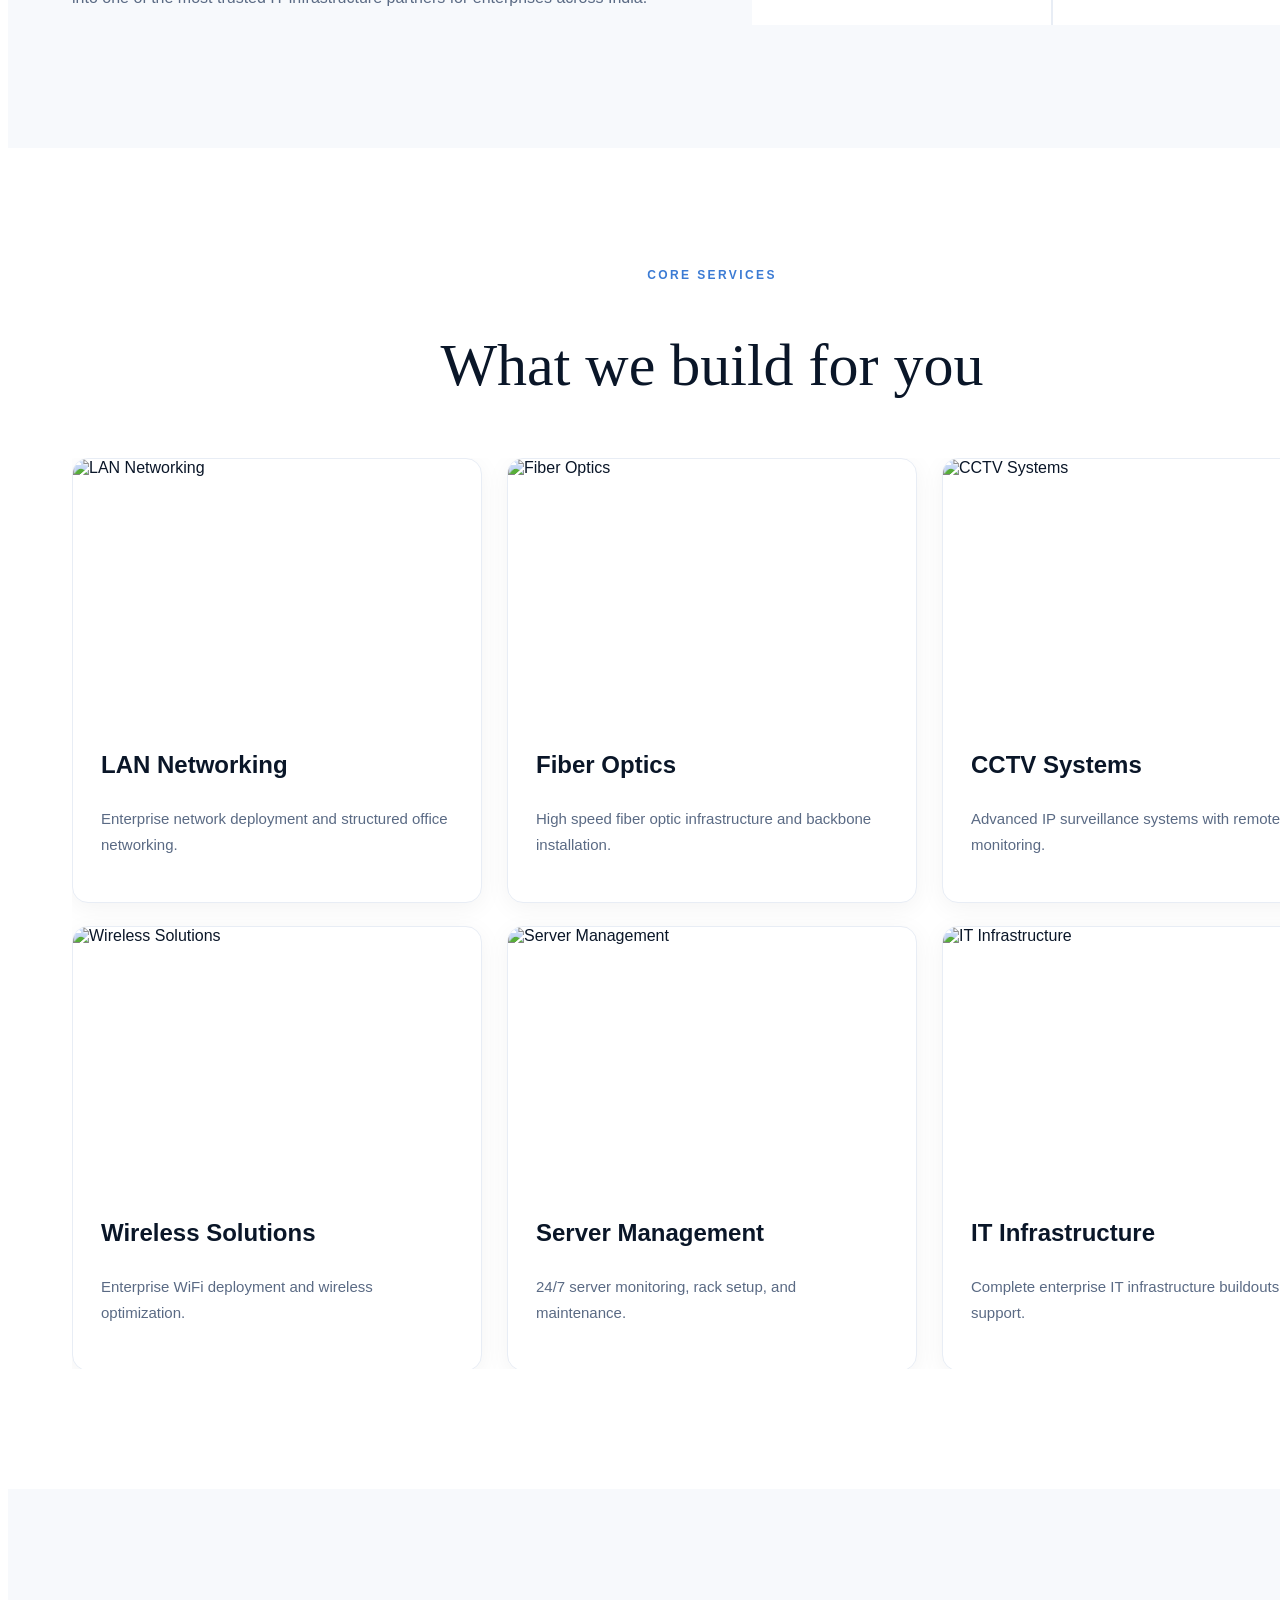
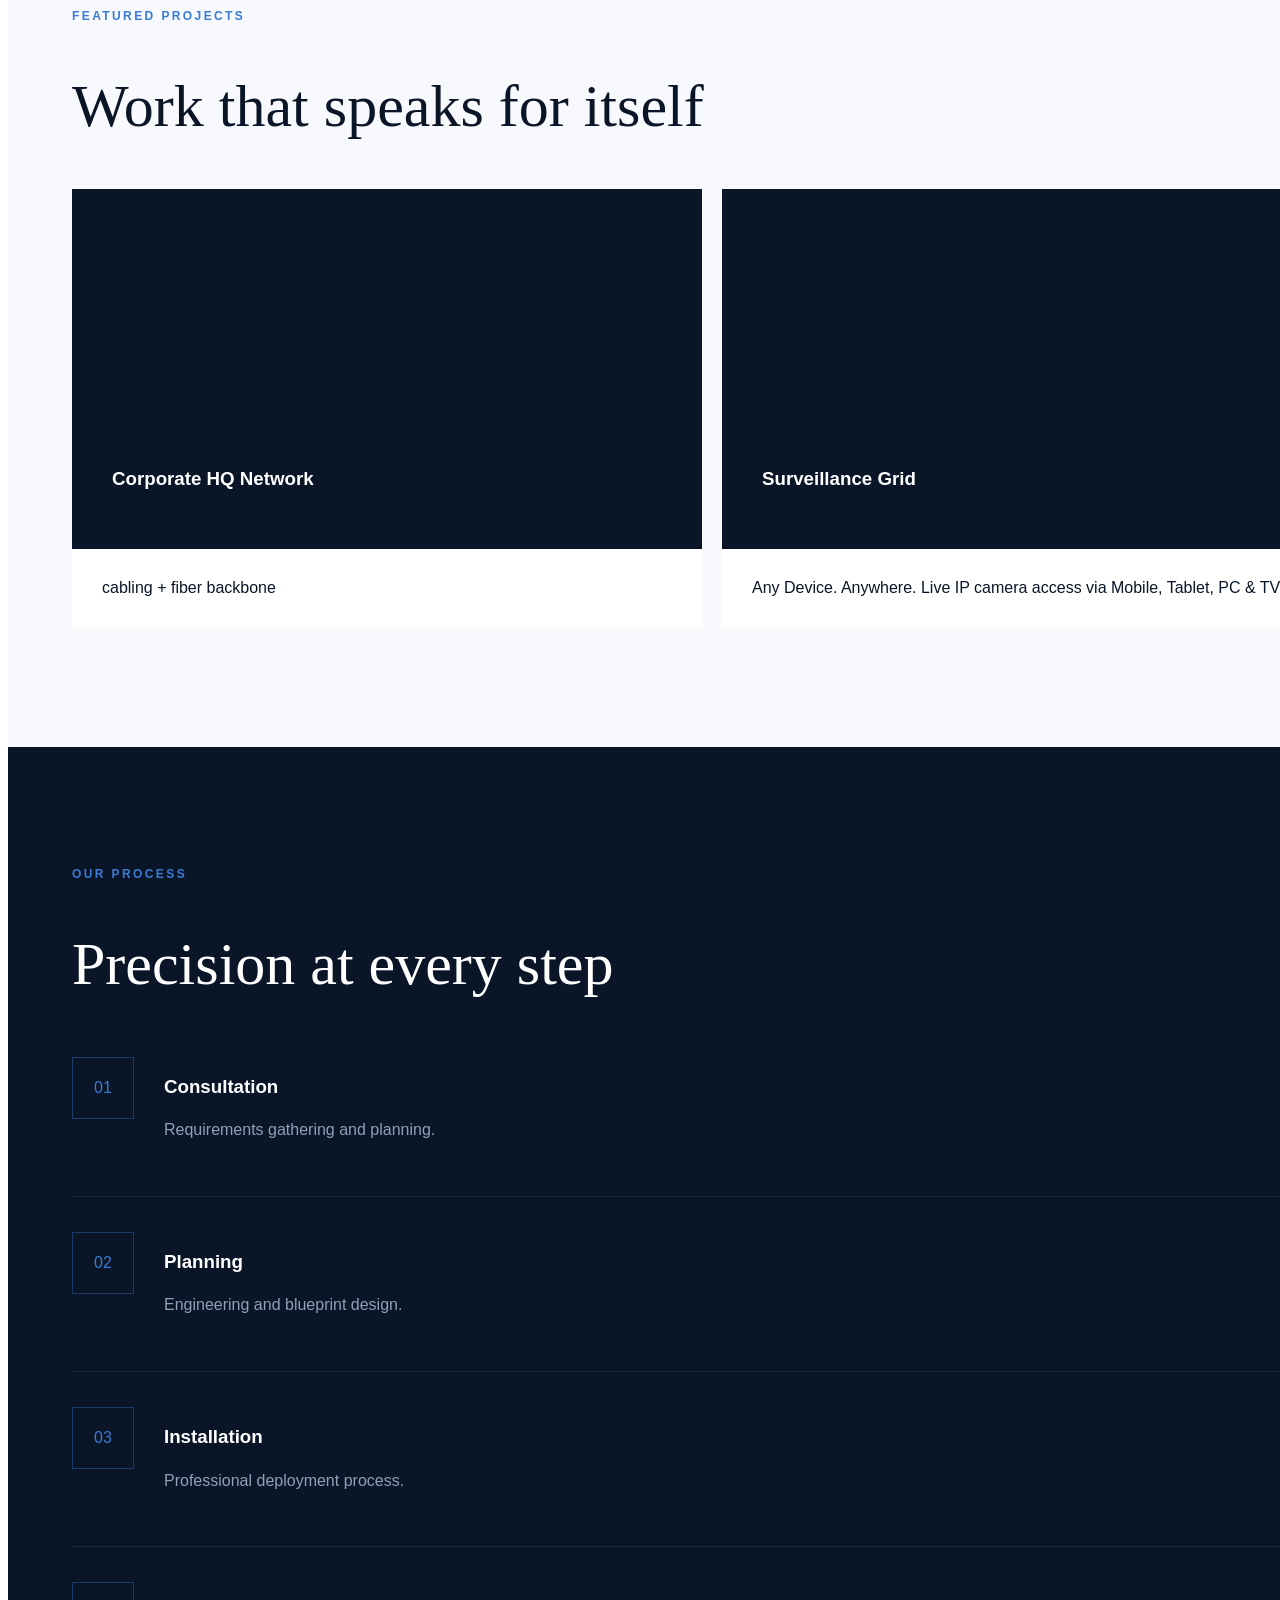
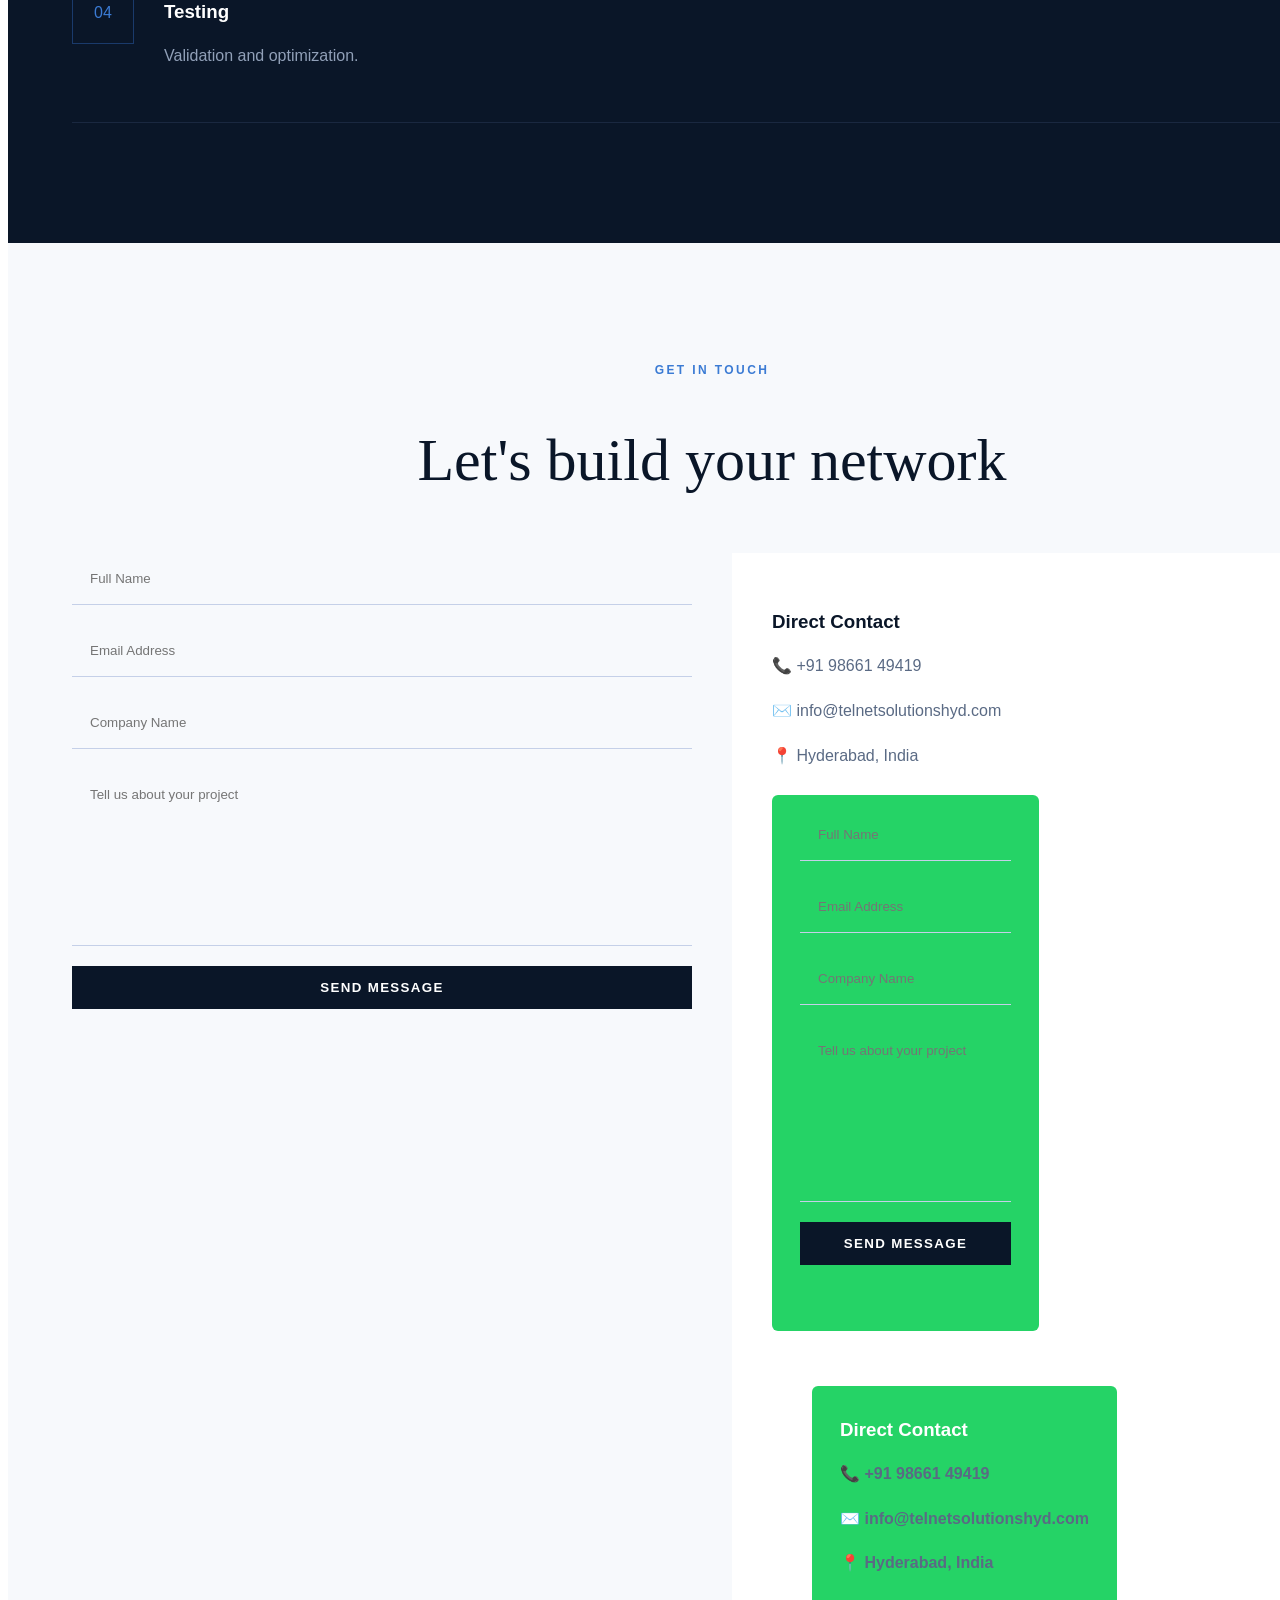
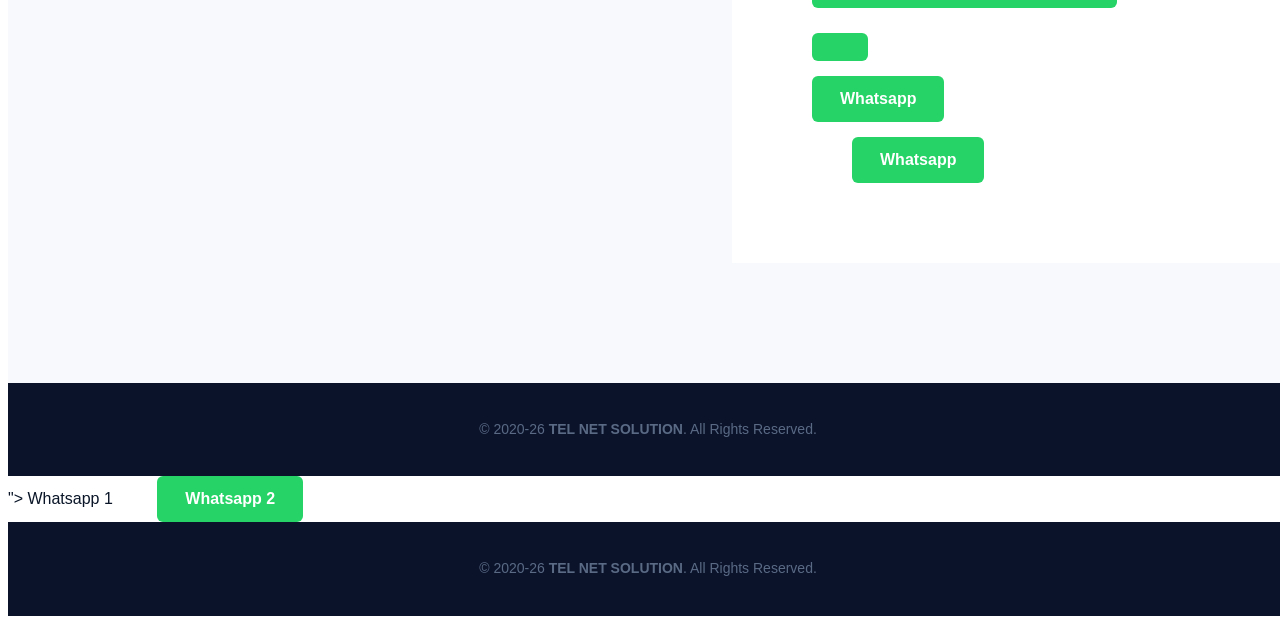
==== commit 0a38ec9d: "Update index.html" ====
--- a/index.html
+++ b/index.html
@@ -212,11 +212,11 @@
 
       <div class="whatsapp-container">
         <a class="whatsapp-btn" href="https://wa.me/919908909008">
-          Whatsapp 1
+          Whatsapp
         </a>
 
         <a class="whatsapp-btn secondary" href="https://wa.me/919866149419">
-          Whatsapp 2
+          Whatsapp
         </a>
        </div>
     </div>
--- a/style.css
+++ b/style.css
@@ -380,14 +380,26 @@
 padding:40px;
 }
 
+.whatsapp-container{
+display:flex;
+flex-direction:column;
+gap:15px;
+margin-top:25px;
+}
+
 .whatsapp-btn{
 display:inline-block;
-margin-top:20px;
+width:fit-content;
 background:#25D366;
 padding:14px 28px;
 color:white;
 text-decoration:none;
 font-weight:700;
+border-radius:6px;
+}
+
+.secondary{
+margin-left:40px;
 }
 
 footer{
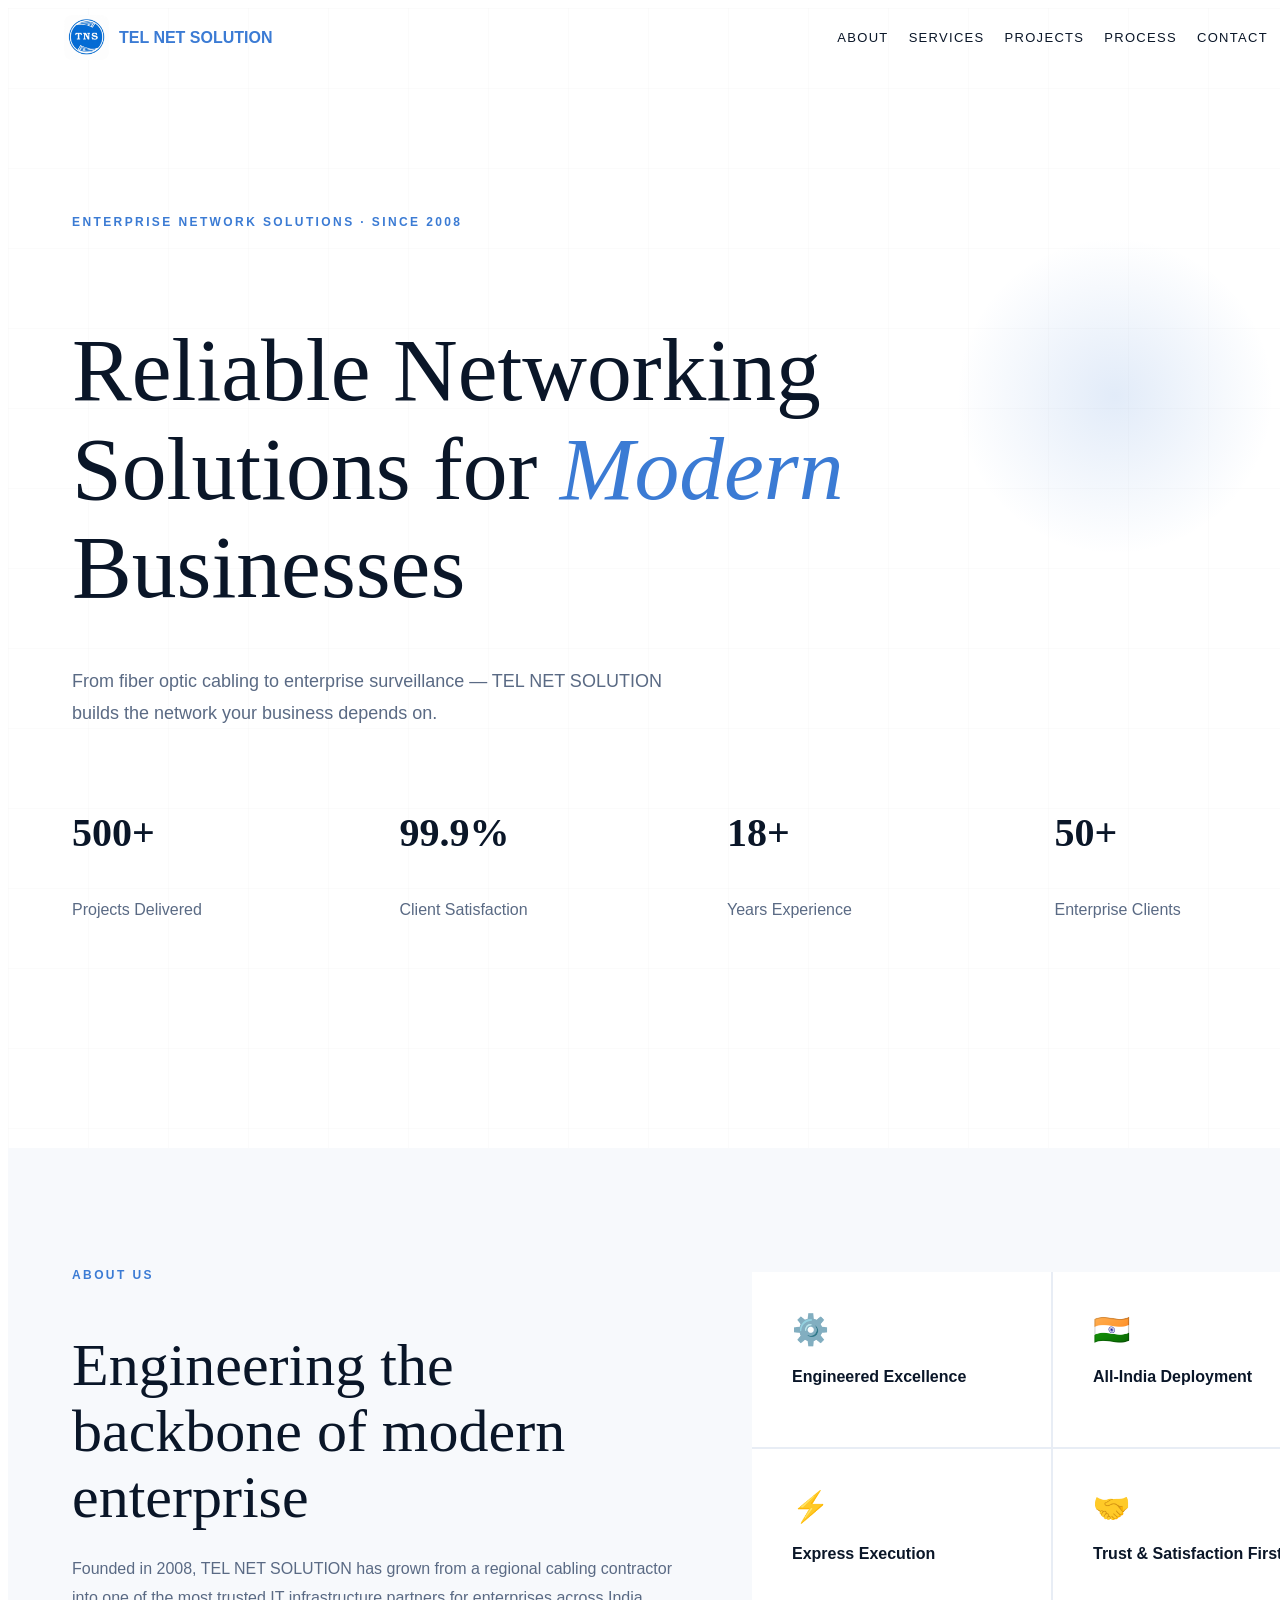
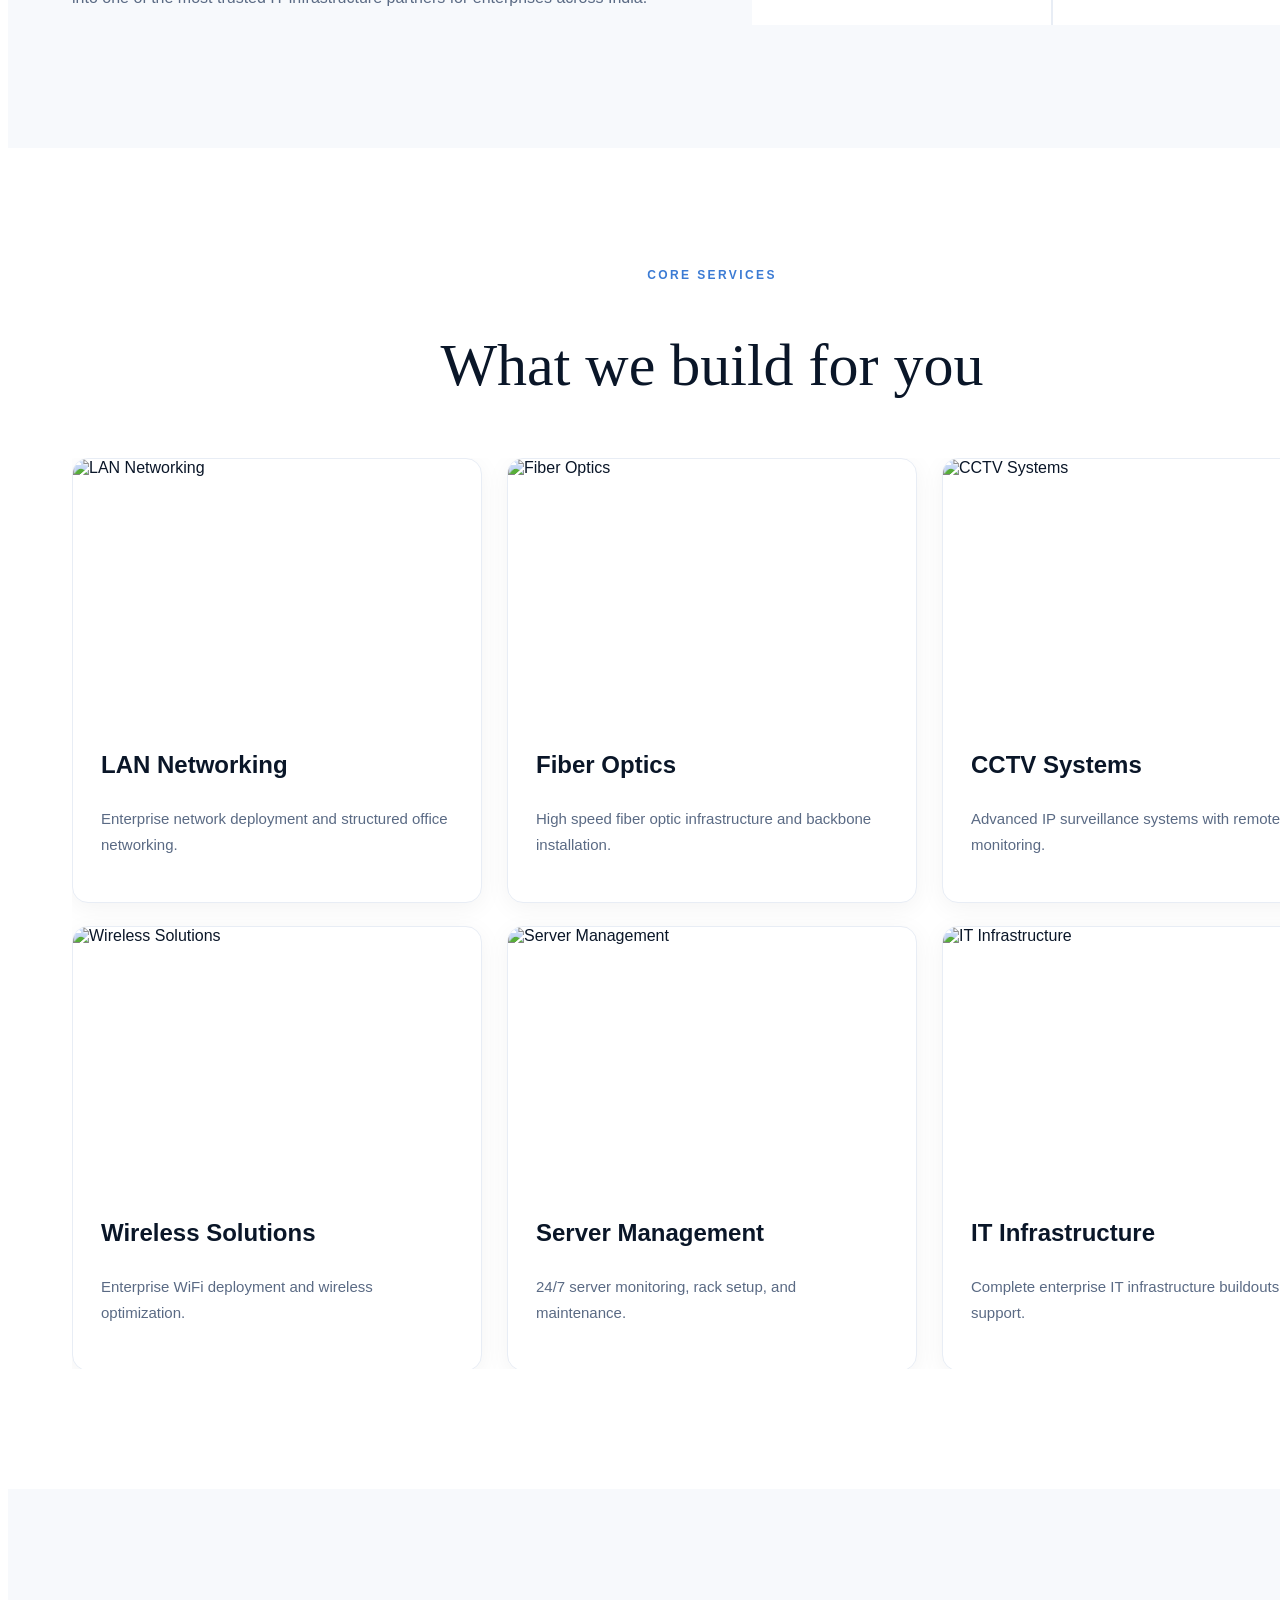
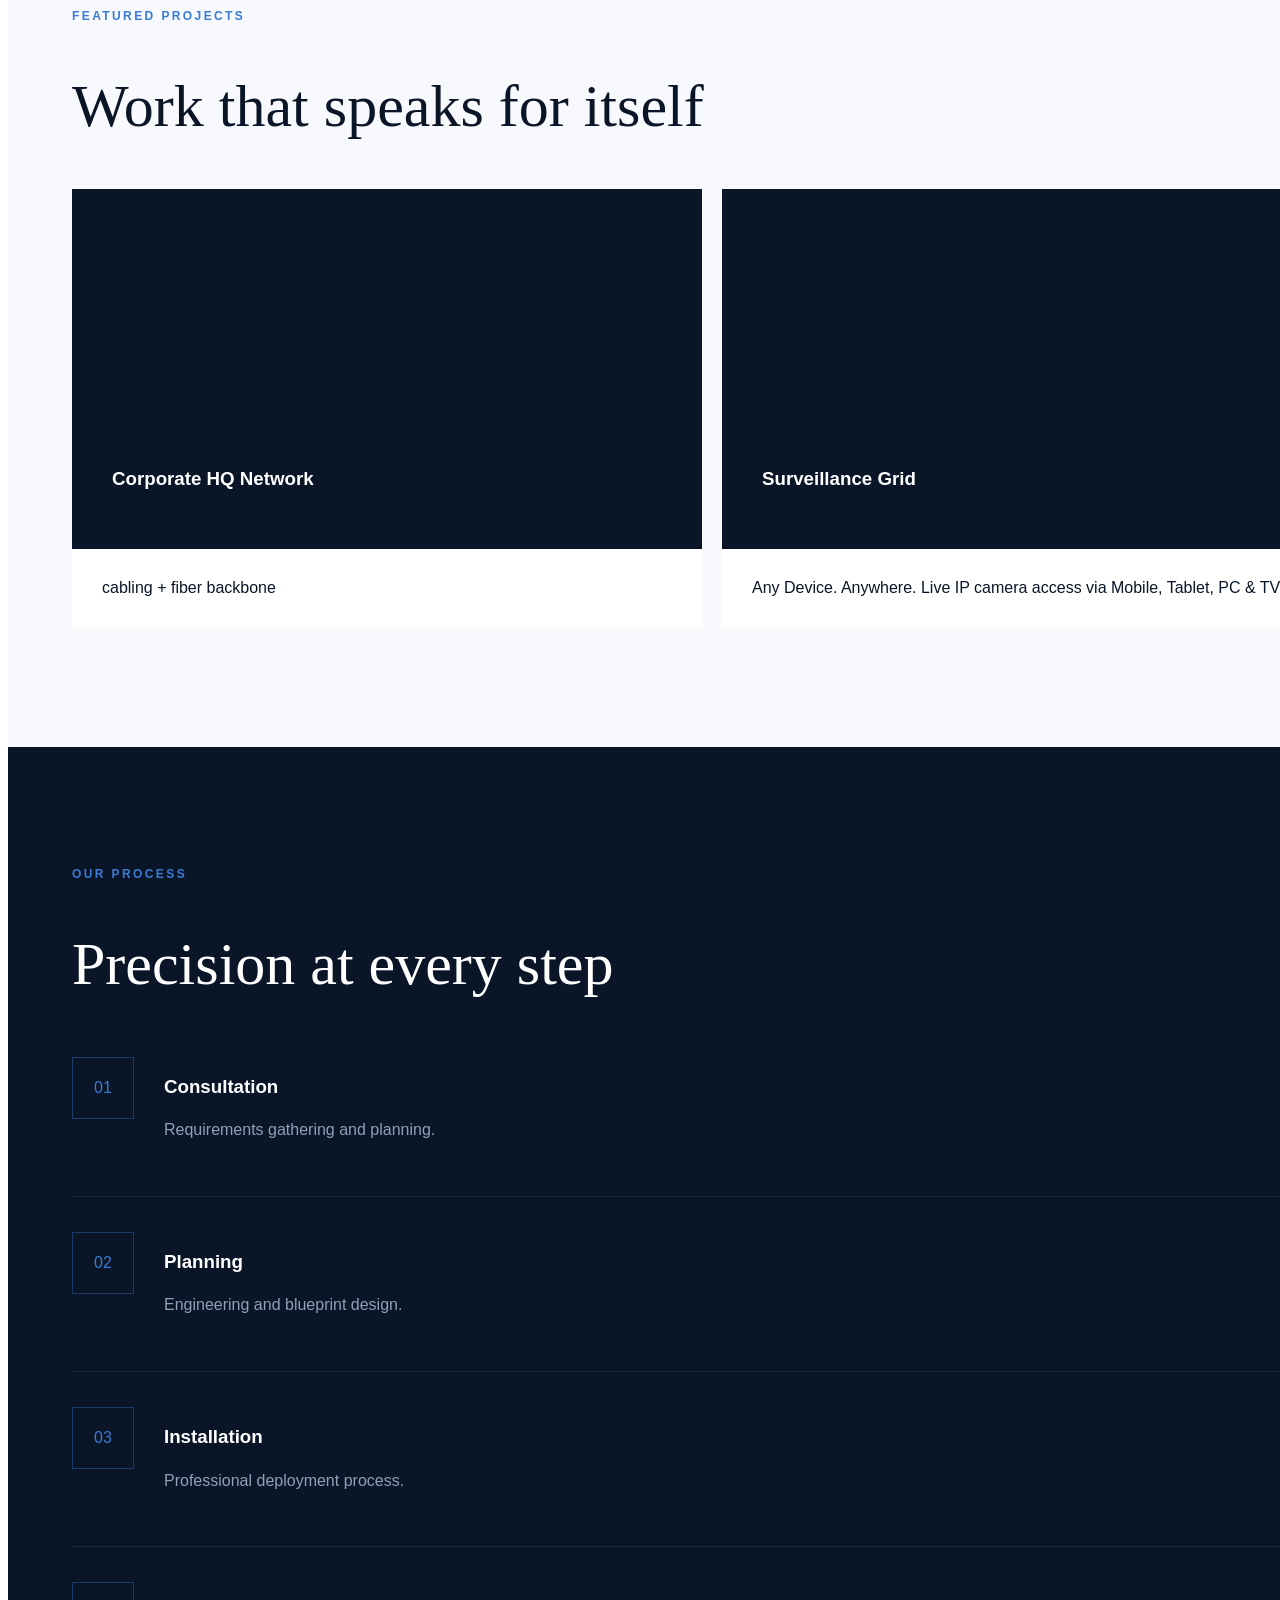
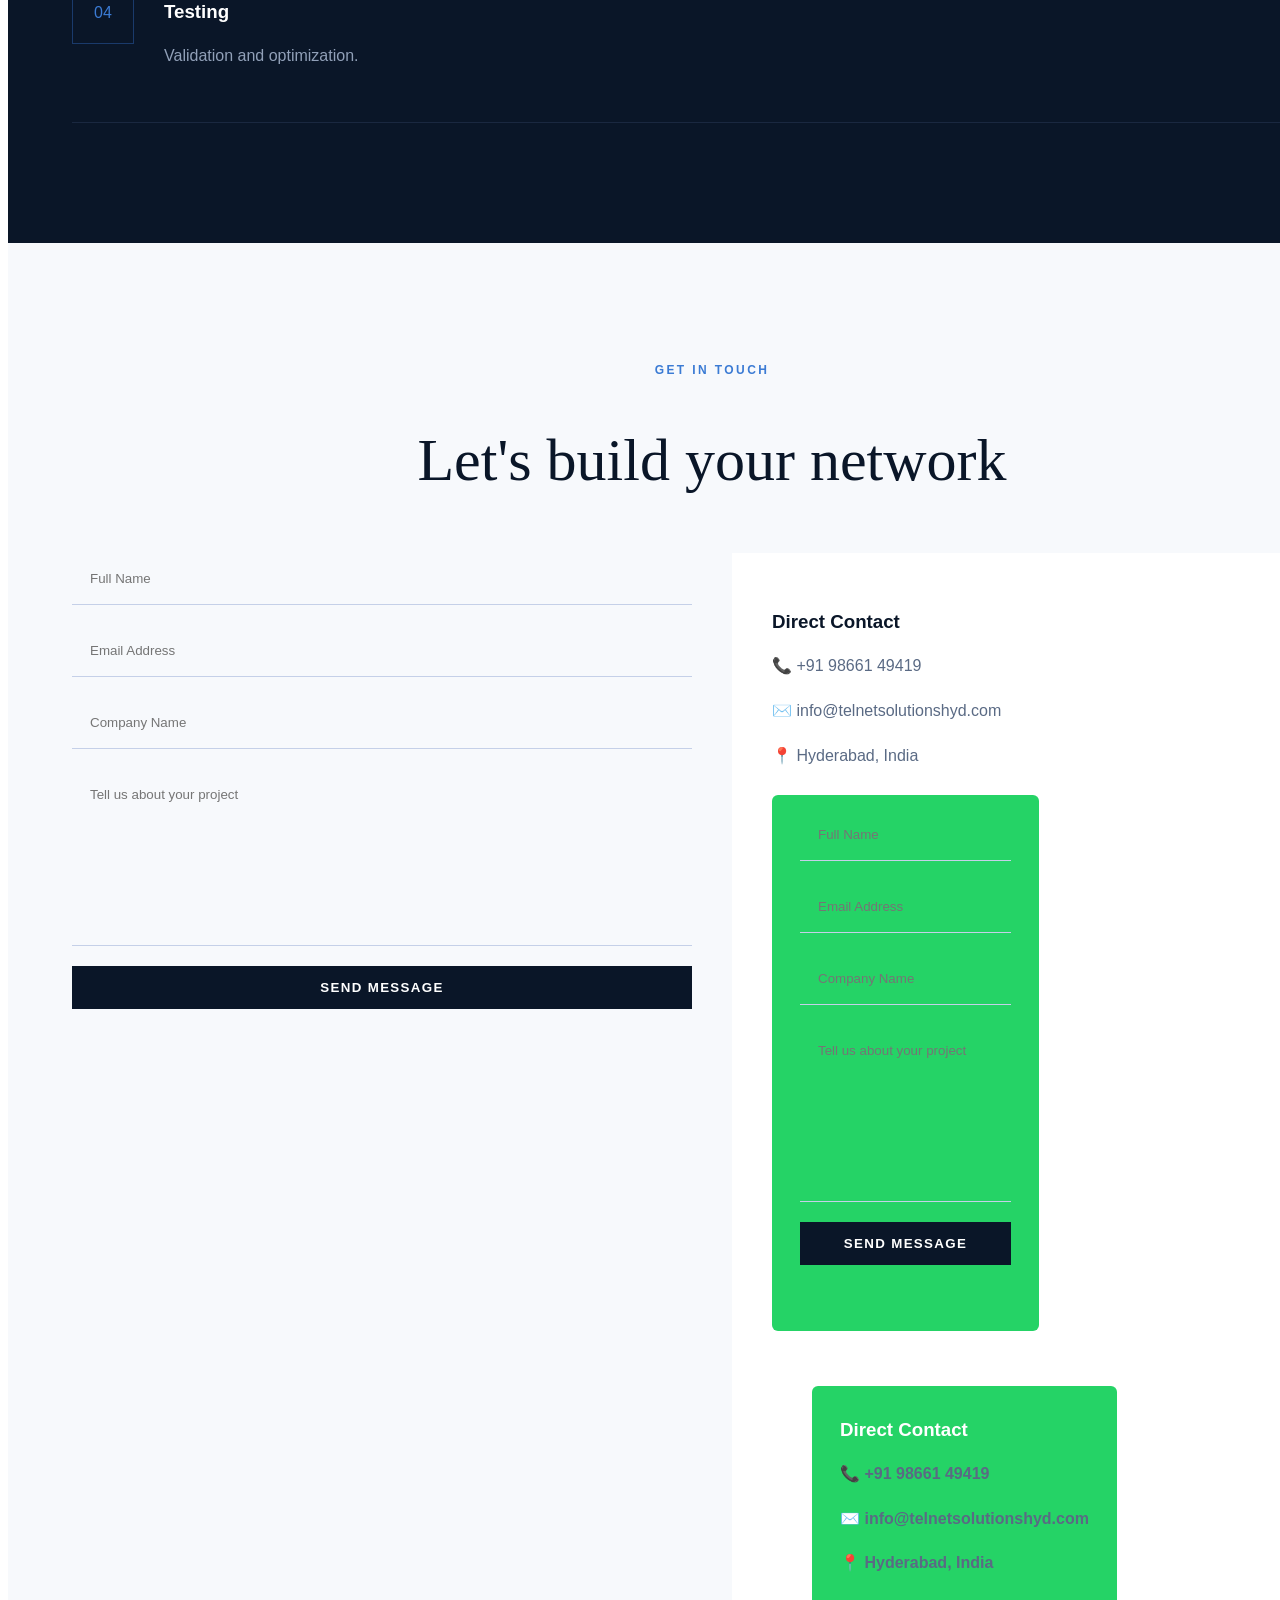
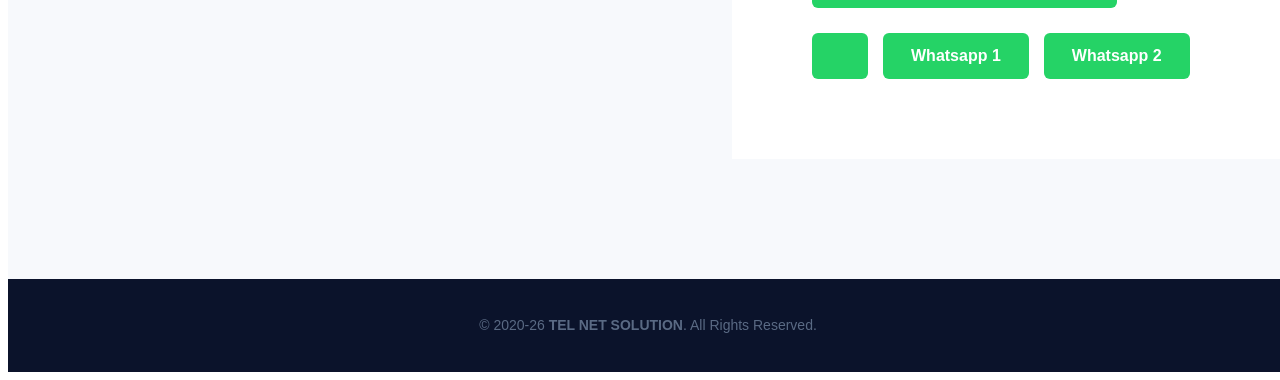
==== commit 6ade000c: "Update index.html" ====
--- a/index.html
+++ b/index.html
@@ -211,27 +211,14 @@
       <p>📍 Hyderabad, India</p>
 
       <div class="whatsapp-container">
-        <a class="whatsapp-btn" href="https://wa.me/919908909008">
-          Whatsapp
-        </a>
-
-        <a class="whatsapp-btn secondary" href="https://wa.me/919866149419">
-          Whatsapp
-        </a>
-       </div>
-    </div>
-  </div>
-</section>
-
-<footer style="text-align: center; padding: 20px; background-color: #0b132b; color: #ffffff; font-size: 14px;">
-    <p>&copy; 2020-26 <strong>TEL NET SOLUTION</strong>. All Rights Reserved.</p>
-</footer>">
-          Whatsapp 1
-        </a>
-
-        <a class="whatsapp-btn secondary" href="https://wa.me/919866149419">
-          Whatsapp 2
-        </a>
+  <a class="whatsapp-btn" href="https://wa.me/919908909008">
+    Whatsapp 1
+  </a>
+
+  <a class="whatsapp-btn" href="https://wa.me/919866149419">
+    Whatsapp 2
+  </a>
+</div>
        </div>
     </div>
   </div>
--- a/style.css
+++ b/style.css
@@ -382,14 +382,13 @@
 
 .whatsapp-container{
 display:flex;
-flex-direction:column;
 gap:15px;
 margin-top:25px;
+flex-wrap:wrap;
 }
 
 .whatsapp-btn{
 display:inline-block;
-width:fit-content;
 background:#25D366;
 padding:14px 28px;
 color:white;
@@ -398,10 +397,6 @@
 border-radius:6px;
 }
 
-.secondary{
-margin-left:40px;
-}
-
 footer{
 background:#060d1a;
 color:white;
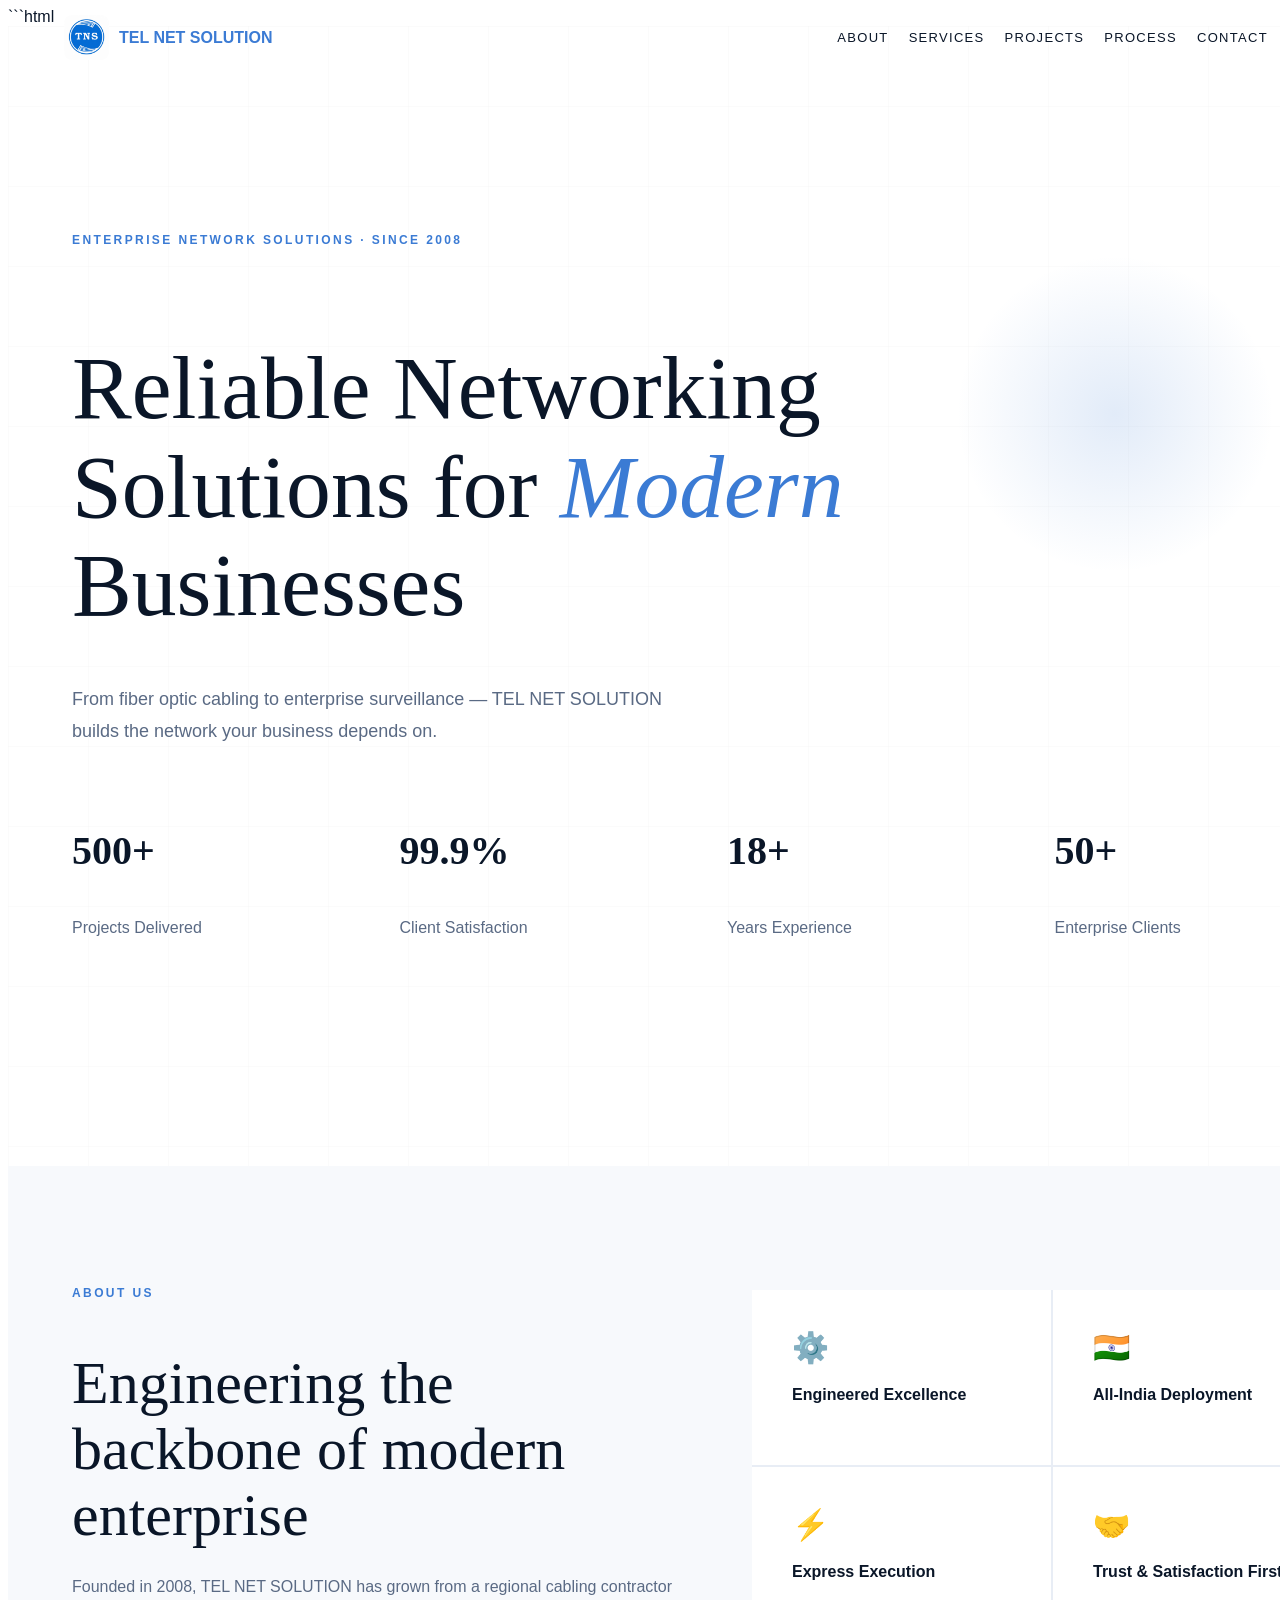
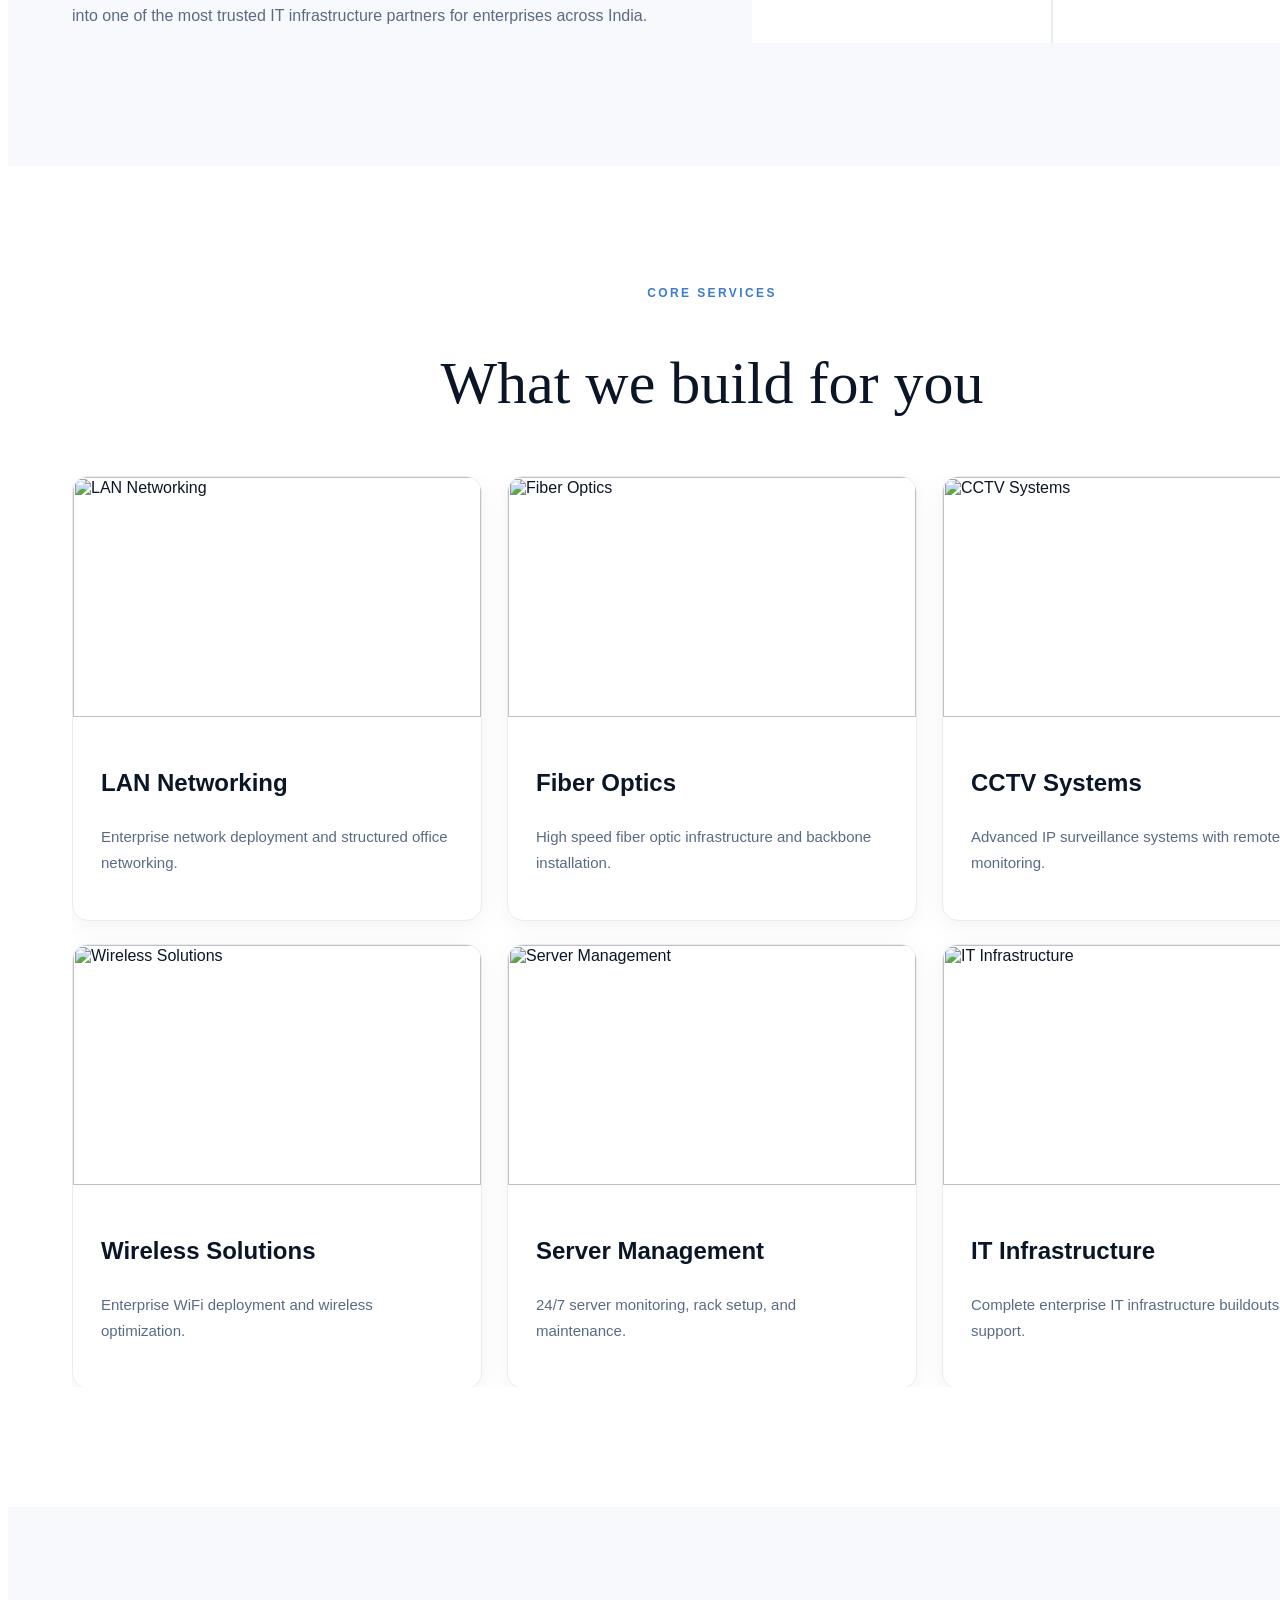
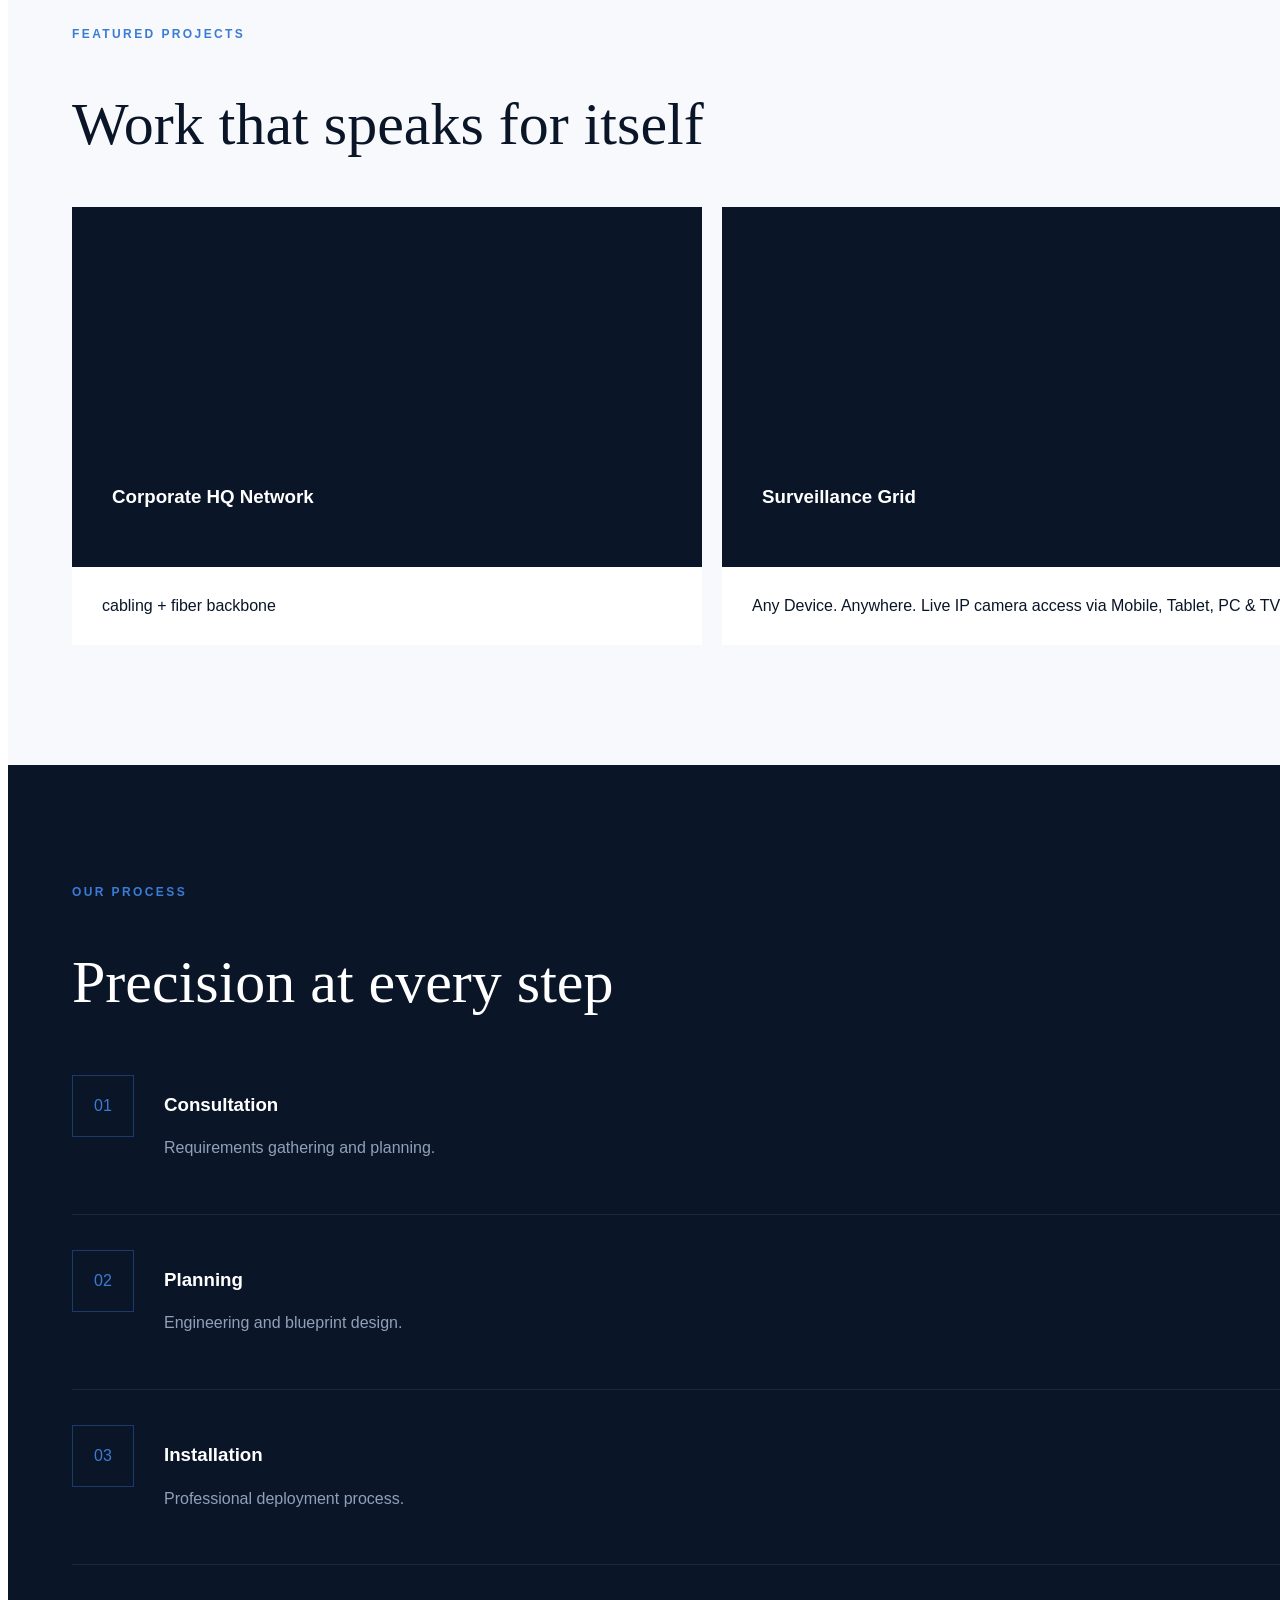
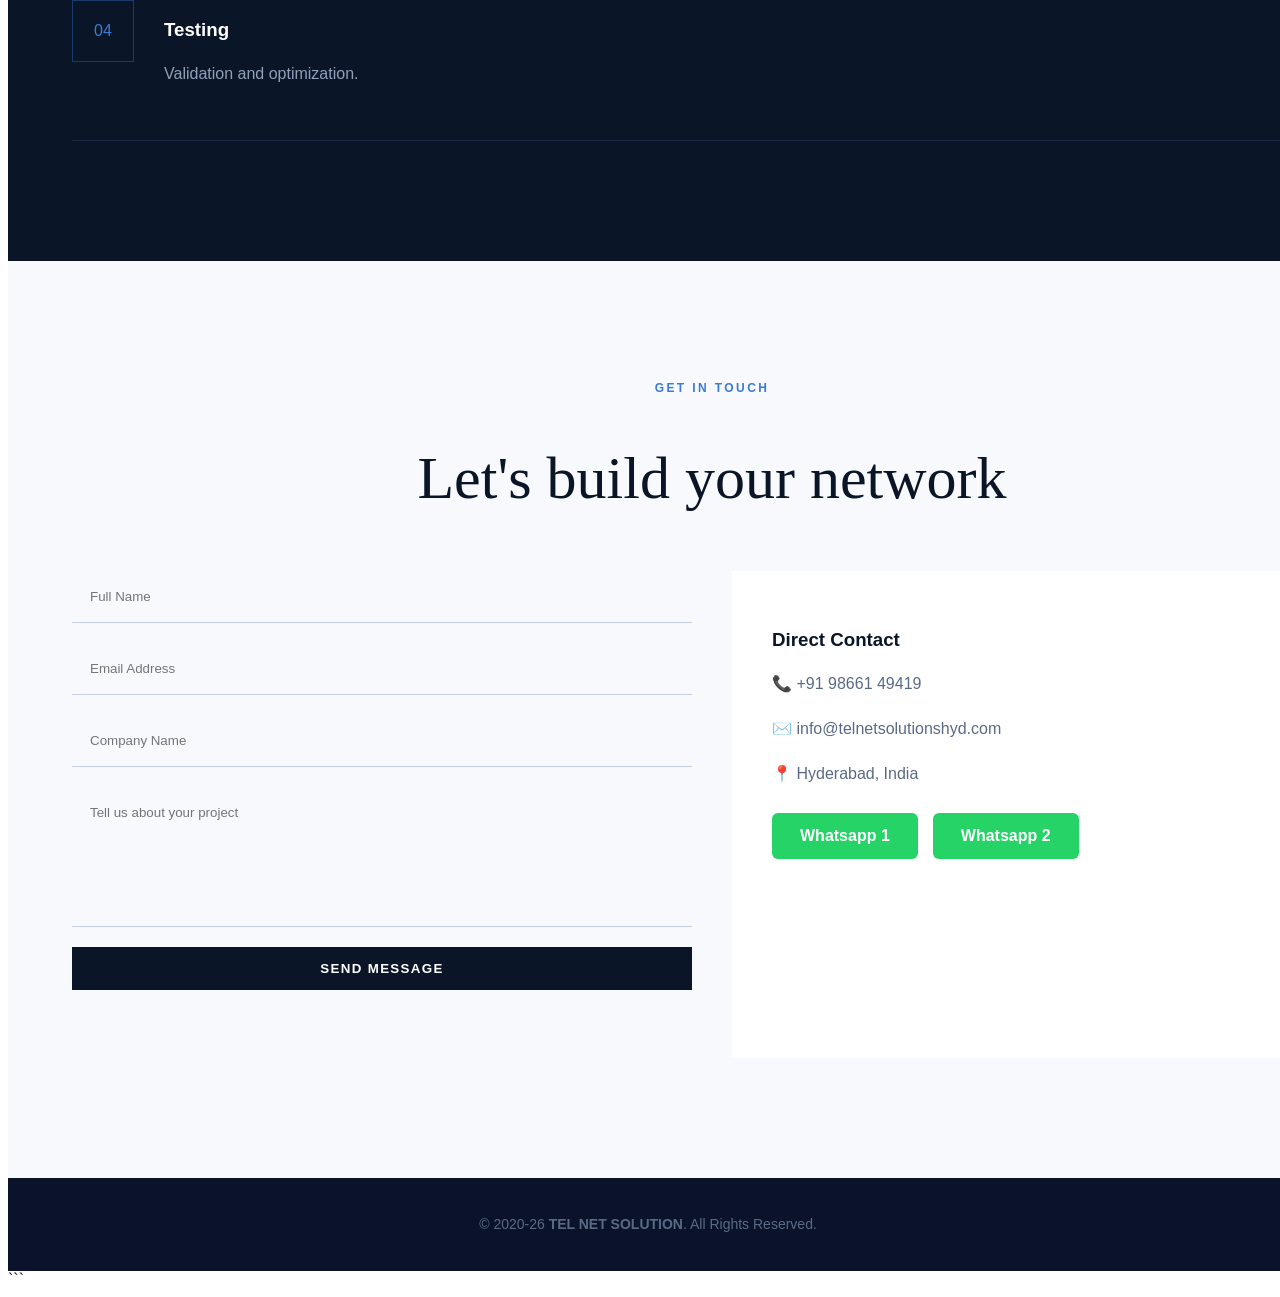
==== commit 737f0a09: "Update index.html" ====
--- a/index.html
+++ b/index.html
@@ -1,3 +1,4 @@
+```html
 <!DOCTYPE html>
 <html lang="en">
 <head>
@@ -88,57 +89,56 @@
 
   <div class="service-grid">
 
-<div class="service-card">
-  <img src="images/lan.jpg" alt="LAN Networking">
-  <div class="service-content">
-    <h3>LAN Networking</h3>
-    <p>Enterprise network deployment and structured office networking.</p>
-  </div>
-</div>
-
-<div class="service-card">
-  <img src="images/fiber.jpg" alt="Fiber Optics">
-  <div class="service-content">
-    <h3>Fiber Optics</h3>
-    <p>High speed fiber optic infrastructure and backbone installation.</p>
-  </div>
-</div>
-
-<div class="service-card">
-  <img src="images/cctv.jpg" alt="CCTV Systems">
-  <div class="service-content">
-    <h3>CCTV Systems</h3>
-    <p>Advanced IP surveillance systems with remote monitoring.</p>
-  </div>
-</div>
-
-<div class="service-card">
-  <img src="images/wifi.jpg" alt="Wireless Solutions">
-  <div class="service-content">
-    <h3>Wireless Solutions</h3>
-    <p>Enterprise WiFi deployment and wireless optimization.</p>
-  </div>
-</div>
-
-<div class="service-card">
-  <img src="images/server.jpg" alt="Server Management">
-  <div class="service-content">
-    <h3>Server Management</h3>
-    <p>24/7 server monitoring, rack setup, and maintenance.</p>
-  </div>
-</div>
-
-<div class="service-card">
-  <img src="images/infrastructure.jpg" alt="IT Infrastructure">
-  <div class="service-content">
-    <h3>IT Infrastructure</h3>
-    <p>Complete enterprise IT infrastructure buildouts and support.</p>
-  </div>
-</div>
-
-  </div>
-</section>
-
+    <div class="service-card">
+      <img src="images/lan.jpg" alt="LAN Networking">
+      <div class="service-content">
+        <h3>LAN Networking</h3>
+        <p>Enterprise network deployment and structured office networking.</p>
+      </div>
+    </div>
+
+    <div class="service-card">
+      <img src="images/fiber.jpg" alt="Fiber Optics">
+      <div class="service-content">
+        <h3>Fiber Optics</h3>
+        <p>High speed fiber optic infrastructure and backbone installation.</p>
+      </div>
+    </div>
+
+    <div class="service-card">
+      <img src="images/cctv.jpg" alt="CCTV Systems">
+      <div class="service-content">
+        <h3>CCTV Systems</h3>
+        <p>Advanced IP surveillance systems with remote monitoring.</p>
+      </div>
+    </div>
+
+    <div class="service-card">
+      <img src="images/wifi.jpg" alt="Wireless Solutions">
+      <div class="service-content">
+        <h3>Wireless Solutions</h3>
+        <p>Enterprise WiFi deployment and wireless optimization.</p>
+      </div>
+    </div>
+
+    <div class="service-card">
+      <img src="images/server.jpg" alt="Server Management">
+      <div class="service-content">
+        <h3>Server Management</h3>
+        <p>24/7 server monitoring, rack setup, and maintenance.</p>
+      </div>
+    </div>
+
+    <div class="service-card">
+      <img src="images/infrastructure.jpg" alt="IT Infrastructure">
+      <div class="service-content">
+        <h3>IT Infrastructure</h3>
+        <p>Complete enterprise IT infrastructure buildouts and support.</p>
+      </div>
+    </div>
+
+  </div>
+</section>
 
 <section class="projects fade" id="projects">
   <span class="section-label">Featured Projects</span>
@@ -183,51 +183,39 @@
       <input type="email" placeholder="Email Address" required>
       <input type="text" placeholder="Company Name">
       <textarea placeholder="Tell us about your project"></textarea>
-      <button class="cta-primary" type="submit">Send Message</button>
+
+      <button class="cta-primary" type="submit">
+        Send Message
+      </button>
+
       <p id="success"></p>
     </form>
 
     <div class="contact-info">
       <h3>Direct Contact</h3>
+
       <p>📞 +91 98661 49419</p>
       <p>✉️ info@telnetsolutionshyd.com</p>
       <p>📍 Hyderabad, India</p>
 
       <div class="whatsapp-container">
-        <a class="whatsapp-btn" href="act-grid">
-    <form id="contactForm">
-      <input type="text" placeholder="Full Name" required>
-      <input type="email" placeholder="Email Address" required>
-      <input type="text" placeholder="Company Name">
-      <textarea placeholder="Tell us about your project"></textarea>
-      <button class="cta-primary" type="submit">Send Message</button>
-      <p id="success"></p>
-    </form>
-
-    <div class="contact-info">
-      <h3>Direct Contact</h3>
-      <p>📞 +91 98661 49419</p>
-      <p>✉️ info@telnetsolutionshyd.com</p>
-      <p>📍 Hyderabad, India</p>
-
-      <div class="whatsapp-container">
-  <a class="whatsapp-btn" href="https://wa.me/919908909008">
-    Whatsapp 1
-  </a>
-
-  <a class="whatsapp-btn" href="https://wa.me/919866149419">
-    Whatsapp 2
-  </a>
-</div>
-       </div>
-    </div>
-  </div>
-</section>
-
-<footer style="text-align: center; padding: 20px; background-color: #0b132b; color: #ffffff; font-size: 14px;">
-    <p>&copy; 2020-26 <strong>TEL NET SOLUTION</strong>. All Rights Reserved.</p>
+        <a class="whatsapp-btn" href="https://wa.me/919908909008">
+          Whatsapp 1
+        </a>
+
+        <a class="whatsapp-btn" href="https://wa.me/919866149419">
+          Whatsapp 2
+        </a>
+      </div>
+    </div>
+  </div>
+</section>
+
+<footer style="text-align:center;padding:20px;background-color:#0b132b;color:#ffffff;font-size:14px;">
+  <p>&copy; 2020-26 <strong>TEL NET SOLUTION</strong>. All Rights Reserved.</p>
 </footer>
 
 <script src="script.js"></script>
 </body>
 </html>
+```
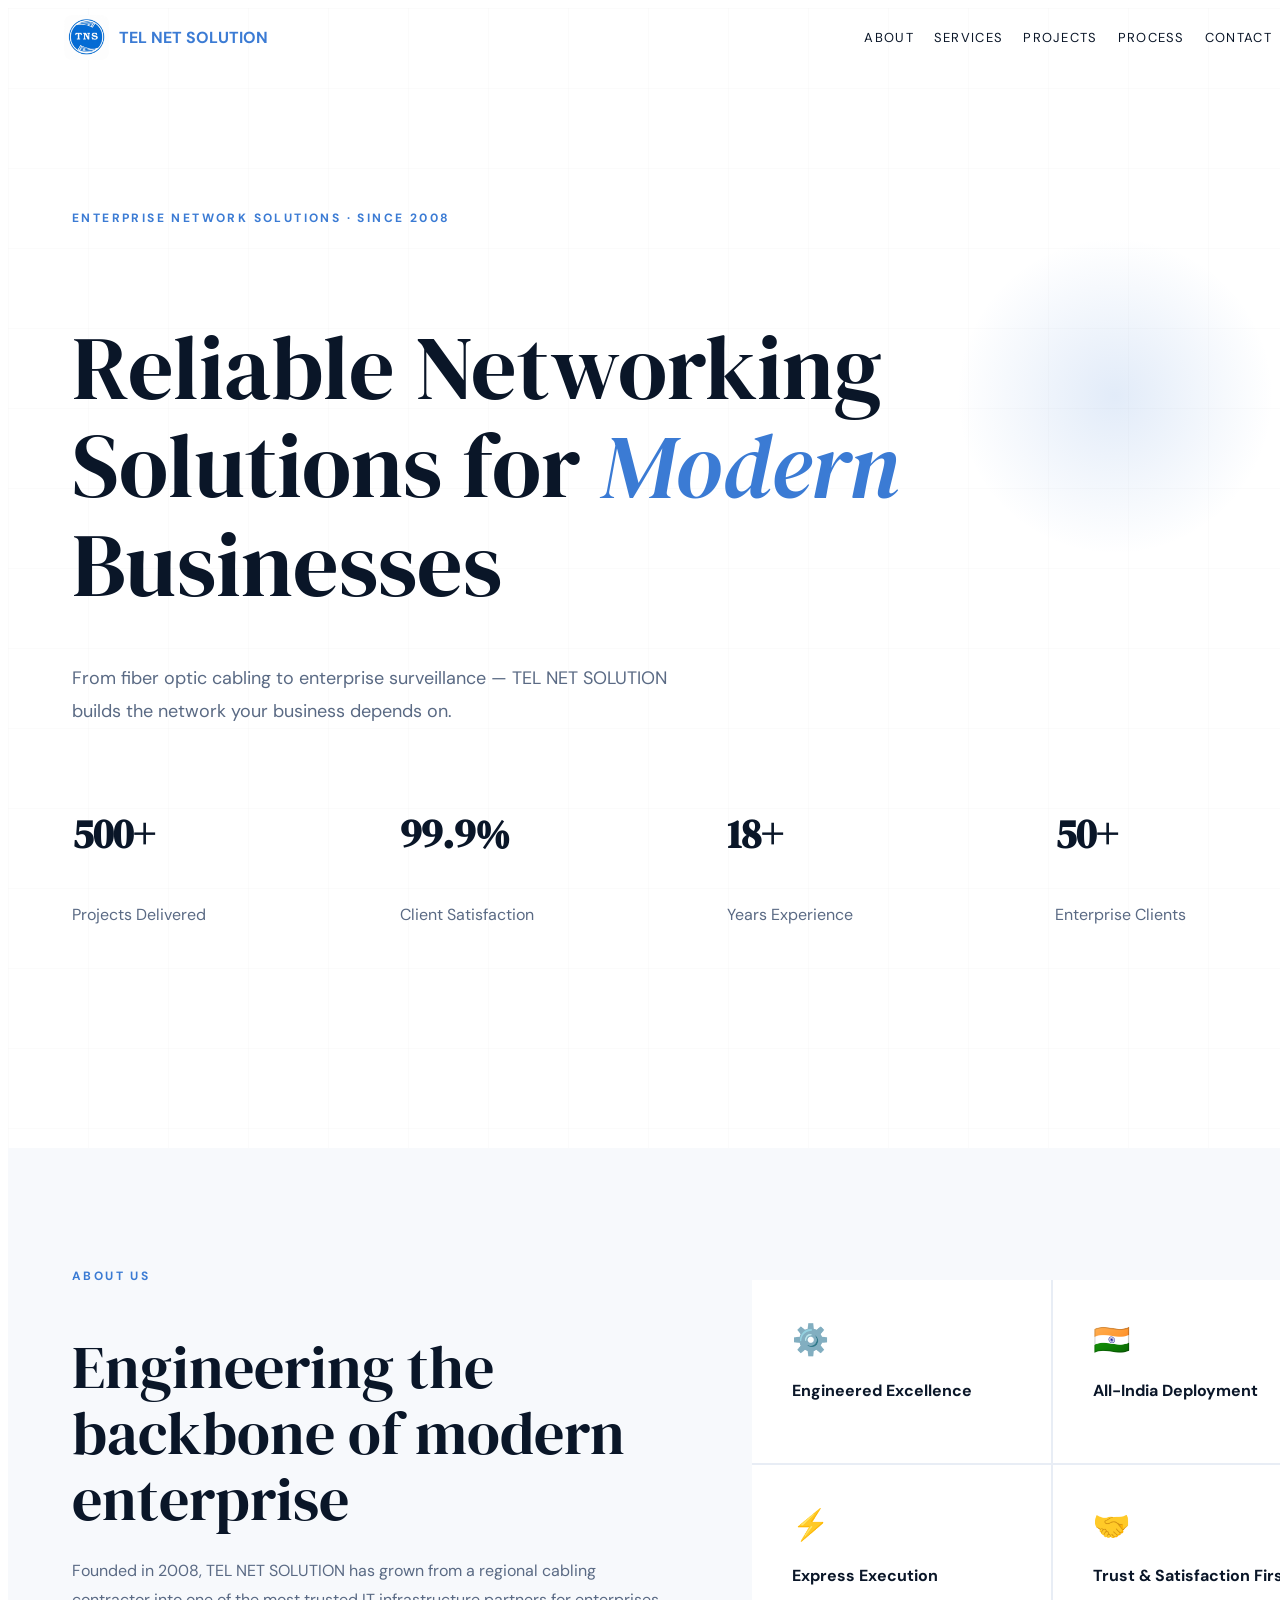
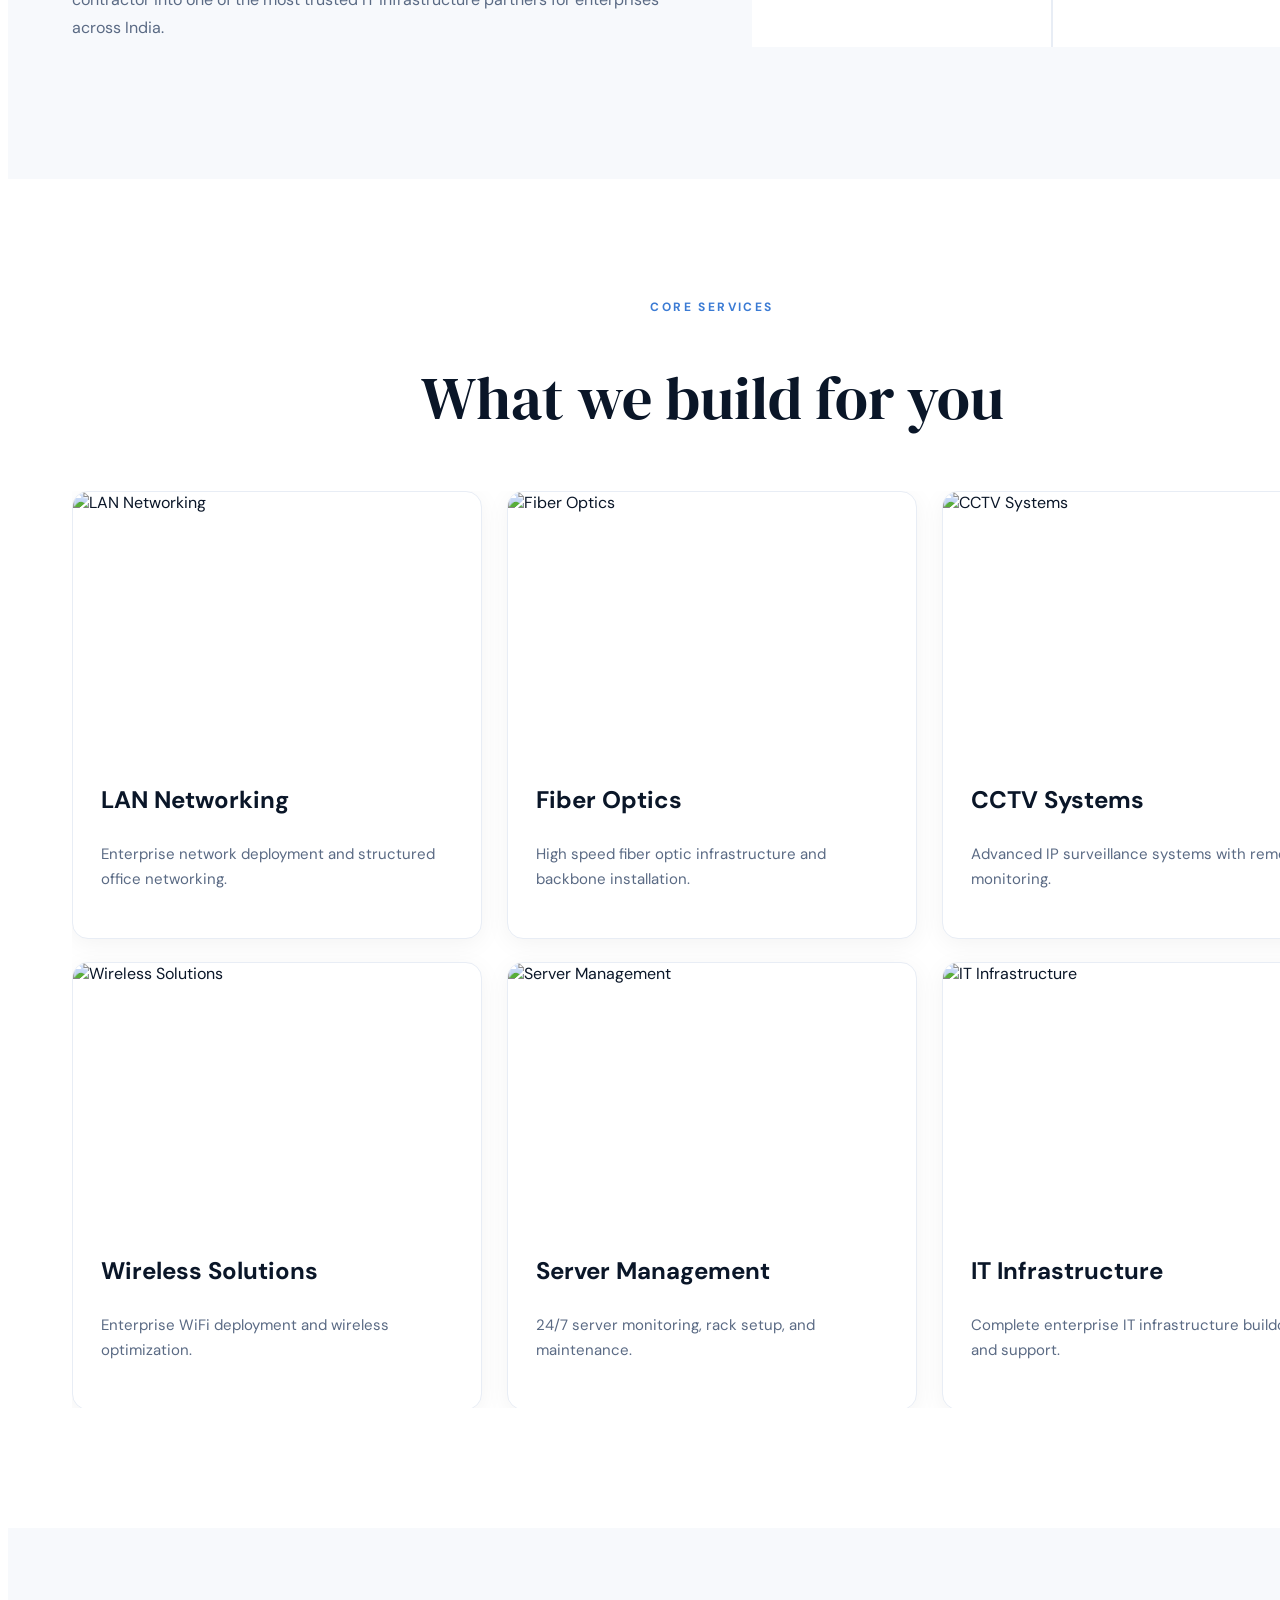
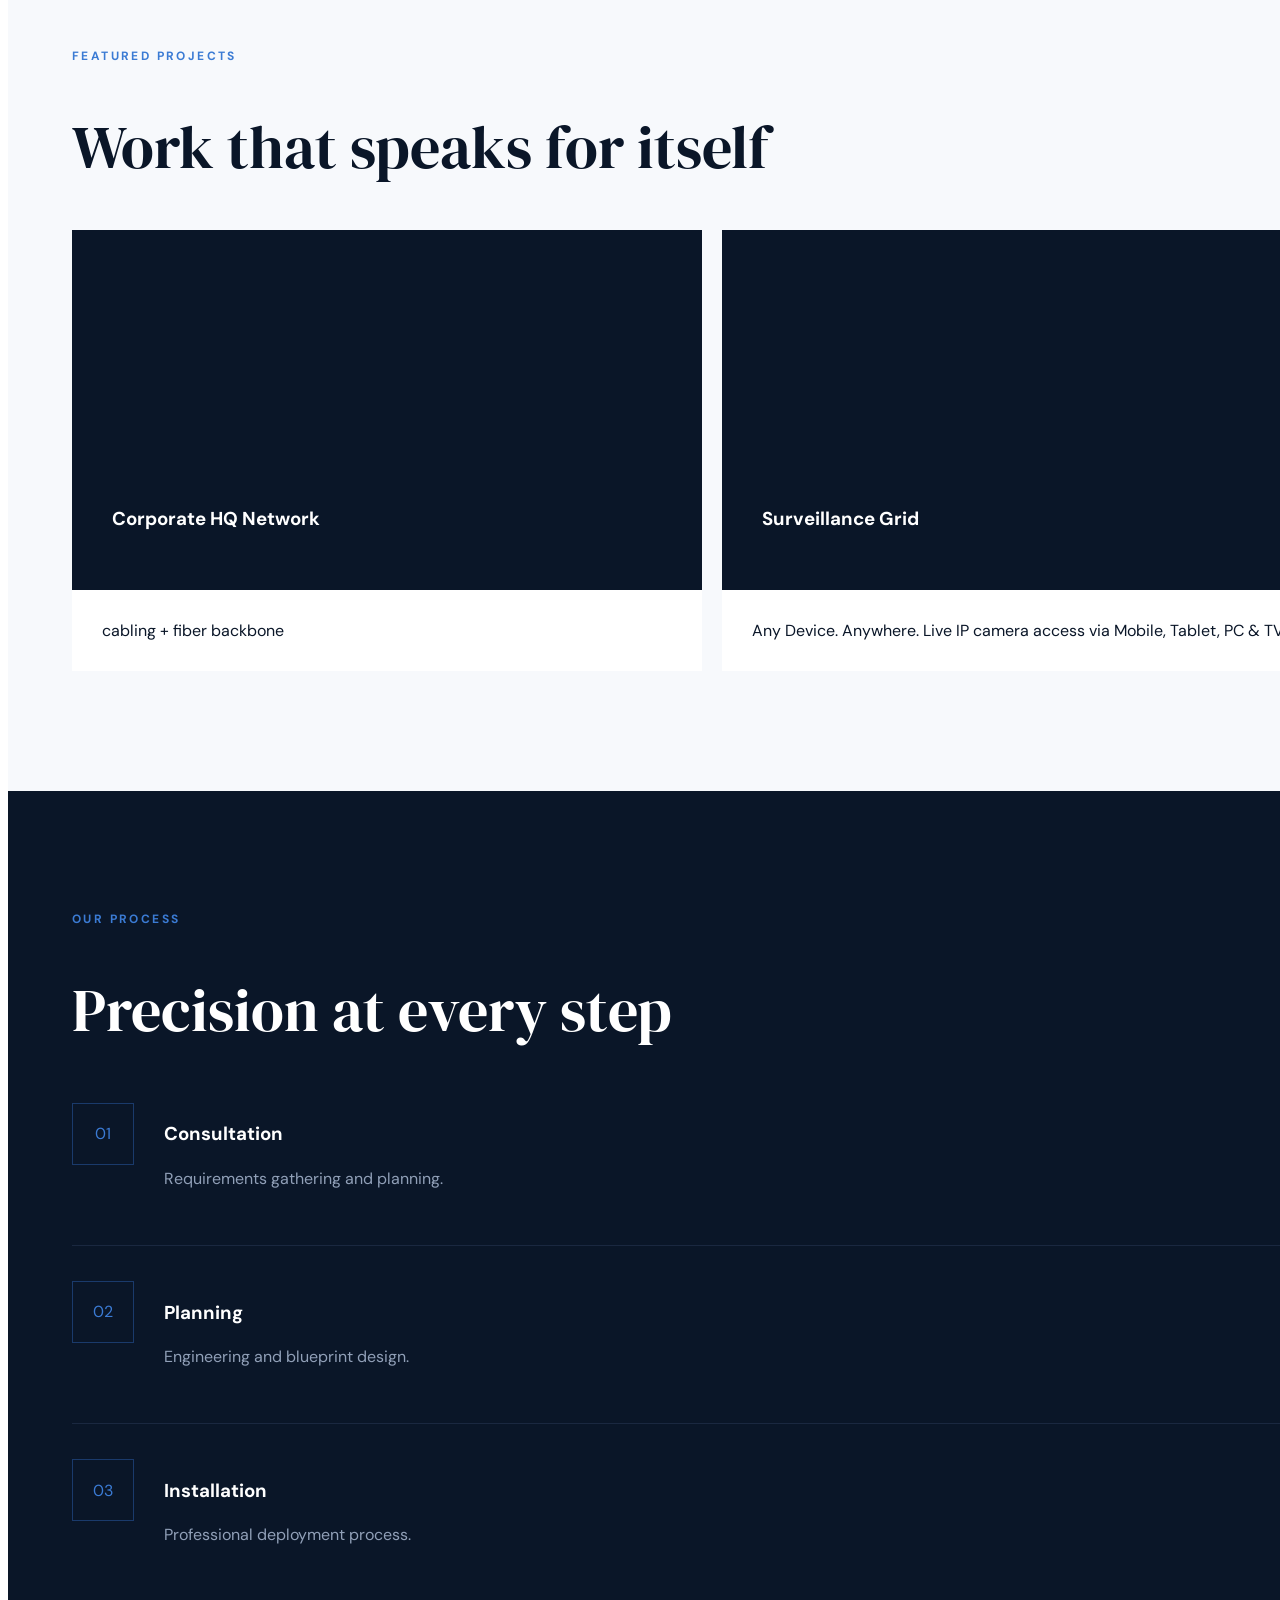
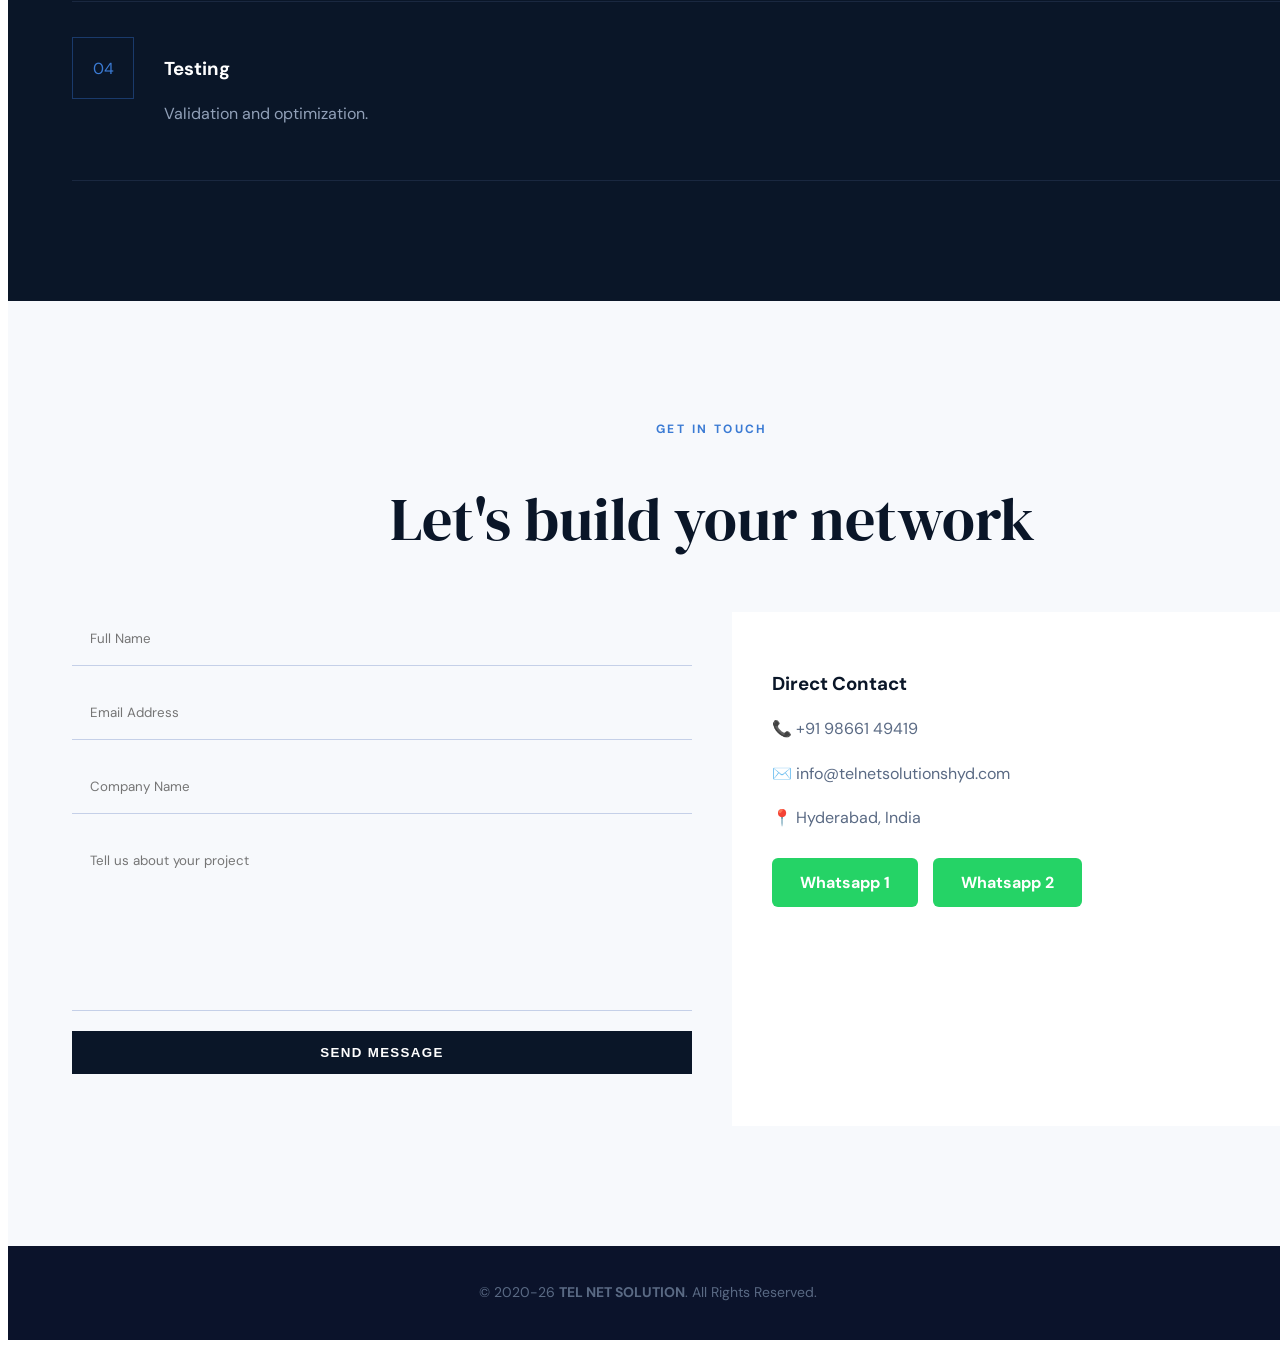
==== commit db26100c: "Update index.html" ====
--- a/index.html
+++ b/index.html
@@ -1,13 +1,89 @@
-```html
 <!DOCTYPE html>
 <html lang="en">
 <head>
 <meta charset="UTF-8">
 <meta name="viewport" content="width=device-width, initial-scale=1.0">
-<title>Telnet Solutions | Enterprise Networking</title>
+
+<!-- ═══════════════════════════════════════════
+     PRIMARY SEO META TAGS
+═══════════════════════════════════════════ -->
+<title>TEL NET SOLUTION | Enterprise Networking & IT Infrastructure</title>
+<meta name="description" content="TEL NET SOLUTION – Trusted enterprise IT infrastructure partner since 2008. LAN networking, fiber optics, CCTV, WiFi, server management across India. Call +91 98661 49419.">
+<meta name="keywords" content="enterprise networking, LAN, fiber optics, CCTV, IT infrastructure, WiFi, server management, Hyderabad, India, TEL NET SOLUTION">
+<meta name="author" content="TEL NET SOLUTION">
+<meta name="robots" content="index, follow">
+<link rel="canonical" href="https://telnetsolutionshyd.com/">
+
+<!-- ═══════════════════════════════════════════
+     FAVICON TAGS
+     NOTE: Convert images/logo.jpeg to:
+       - images/favicon.ico       (16x16, 32x32 multi-size)
+       - images/favicon-32x32.png (32x32)
+       - images/favicon-16x16.png (16x16)
+       - images/apple-touch-icon.png (180x180)
+       - images/og-image.jpg (1200x630, for social previews)
+     Use https://realfavicongenerator.net to generate all sizes at once.
+     Until then, logo.jpeg is used as fallback below.
+═══════════════════════════════════════════ -->
+<link rel="icon" type="image/jpeg" href="images/logo.jpeg">
+<link rel="shortcut icon" type="image/jpeg" href="images/logo.jpeg">
+<!-- Replace above two lines with these once you convert (recommended): -->
+<!-- <link rel="icon" type="image/x-icon" href="images/favicon.ico"> -->
+<!-- <link rel="icon" type="image/png" sizes="32x32" href="images/favicon-32x32.png"> -->
+<!-- <link rel="icon" type="image/png" sizes="16x16" href="images/favicon-16x16.png"> -->
+<!-- <link rel="apple-touch-icon" sizes="180x180" href="images/apple-touch-icon.png"> -->
+
+<!-- ═══════════════════════════════════════════
+     OPEN GRAPH — Facebook, LinkedIn, WhatsApp previews
+═══════════════════════════════════════════ -->
+<meta property="og:type" content="website">
+<meta property="og:url" content="https://telnetsolutionshyd.com/">
+<meta property="og:title" content="TEL NET SOLUTION | Enterprise Networking & IT Infrastructure">
+<meta property="og:description" content="Trusted enterprise IT infrastructure partner since 2008. LAN, fiber optics, CCTV, WiFi, server management across India.">
+<meta property="og:image" content="https://telnetsolutionshyd.com/images/logo.jpeg">
+<meta property="og:image:width" content="1200">
+<meta property="og:image:height" content="630">
+<meta property="og:image:alt" content="TEL NET SOLUTION Logo">
+<meta property="og:site_name" content="TEL NET SOLUTION">
+<meta property="og:locale" content="en_IN">
+
+<!-- ═══════════════════════════════════════════
+     TWITTER / X CARD TAGS
+═══════════════════════════════════════════ -->
+<meta name="twitter:card" content="summary_large_image">
+<meta name="twitter:title" content="TEL NET SOLUTION | Enterprise Networking & IT Infrastructure">
+<meta name="twitter:description" content="Trusted enterprise IT infrastructure partner since 2008. LAN, fiber optics, CCTV, WiFi, server management across India.">
+<meta name="twitter:image" content="https://telnetsolutionshyd.com/images/logo.jpeg">
+<meta name="twitter:image:alt" content="TEL NET SOLUTION Logo">
+
+<!-- ═══════════════════════════════════════════
+     GOOGLE / SCHEMA.ORG STRUCTURED DATA
+     Helps Google show your business info in search results
+═══════════════════════════════════════════ -->
+<script type="application/ld+json">
+{
+  "@context": "https://schema.org",
+  "@type": "LocalBusiness",
+  "name": "TEL NET SOLUTION",
+  "url": "https://telnetsolutionshyd.com",
+  "logo": "https://telnetsolutionshyd.com/images/logo.jpeg",
+  "image": "https://telnetsolutionshyd.com/images/logo.jpeg",
+  "description": "Trusted enterprise IT infrastructure partner since 2008. LAN networking, fiber optics, CCTV, WiFi, server management across India.",
+  "foundingDate": "2008",
+  "telephone": "+91-98661-49419",
+  "email": "info@telnetsolutionshyd.com",
+  "address": {
+    "@type": "PostalAddress",
+    "addressLocality": "Hyderabad",
+    "addressCountry": "IN"
+  },
+  "sameAs": []
+}
+</script>
+
 <link rel="preconnect" href="https://fonts.googleapis.com">
 <link rel="preconnect" href="https://fonts.gstatic.com" crossorigin>
-<link href="https://fonts.gstatic.com/css2?family=DM+Sans:wght@300;400;500;600;700&family=DM+Serif+Display&display=swap" rel="stylesheet">
+<link href="https://fonts.googleapis.com/css2?family=DM+Sans:wght@300;400;500;600;700&family=DM+Serif+Display&display=swap" rel="stylesheet">
 <link rel="stylesheet" href="style.css">
 </head>
 <body>
@@ -218,4 +294,3 @@
 <script src="script.js"></script>
 </body>
 </html>
-```
